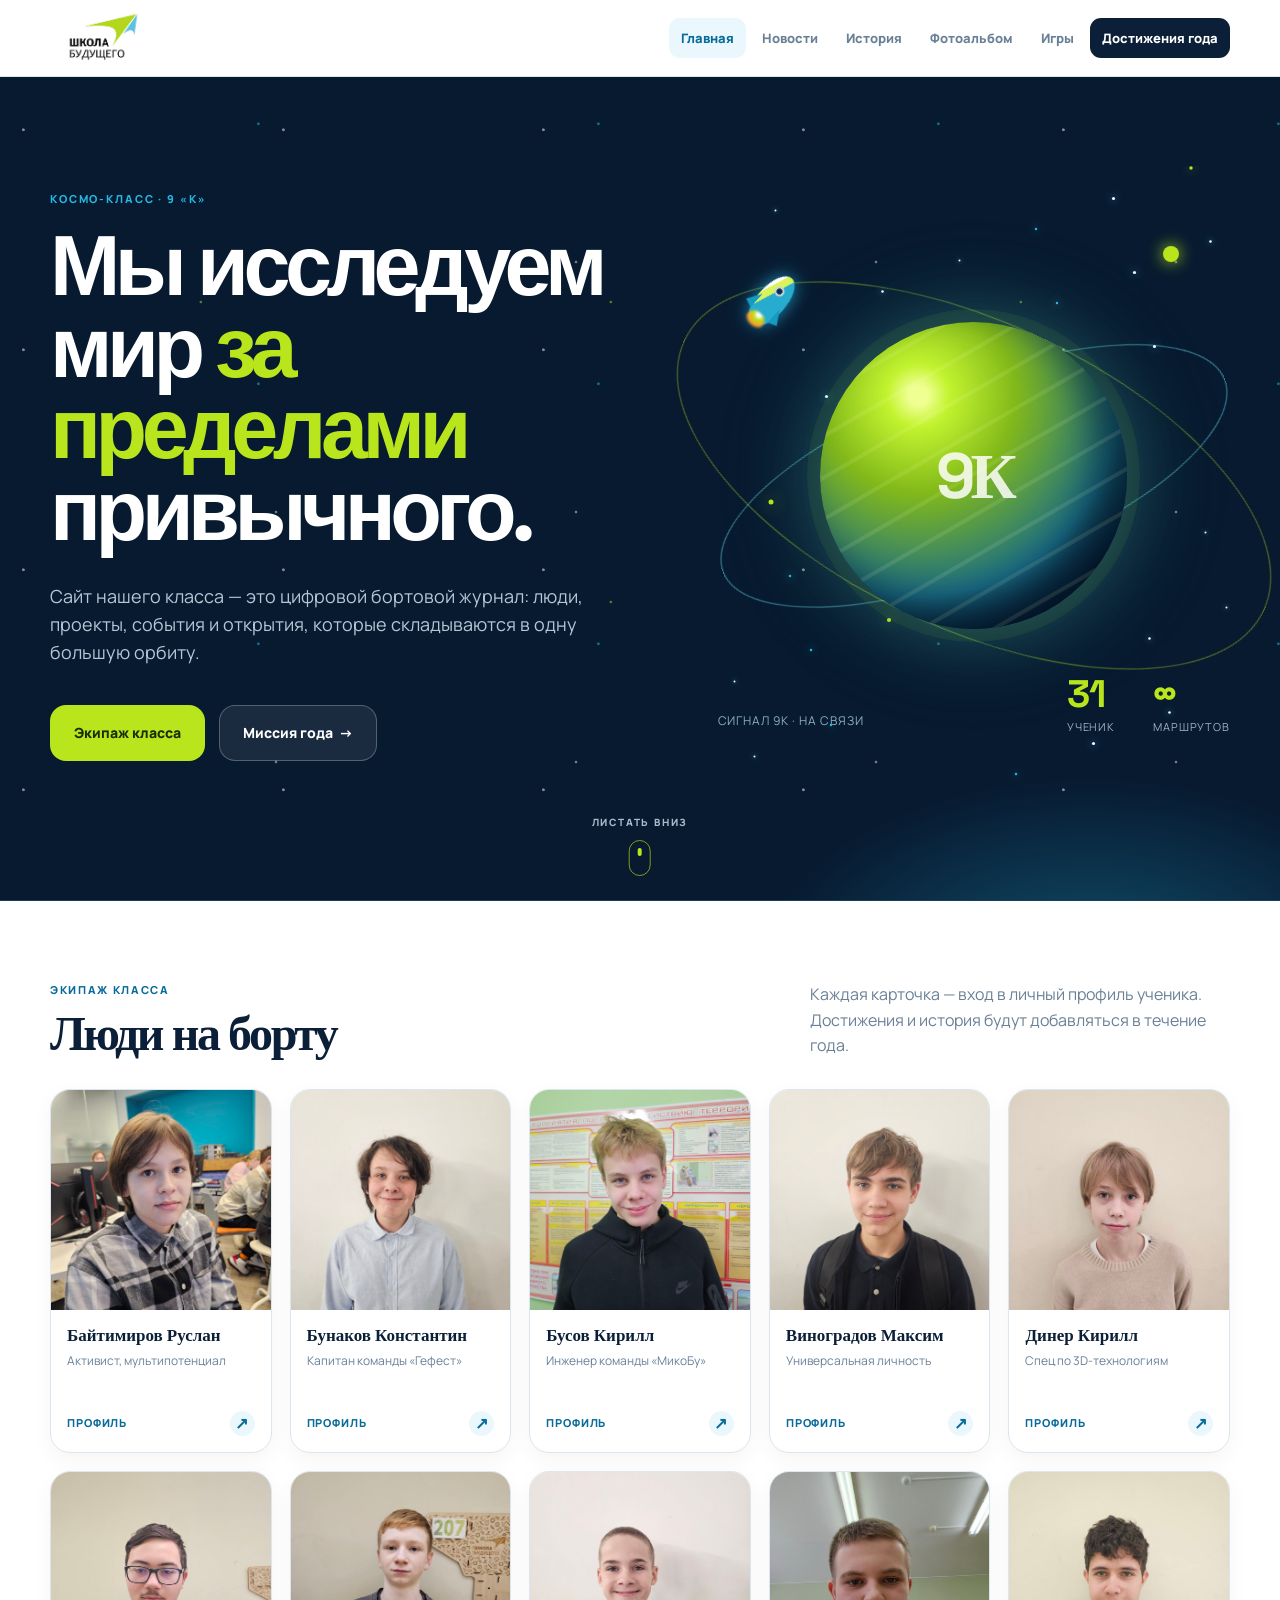
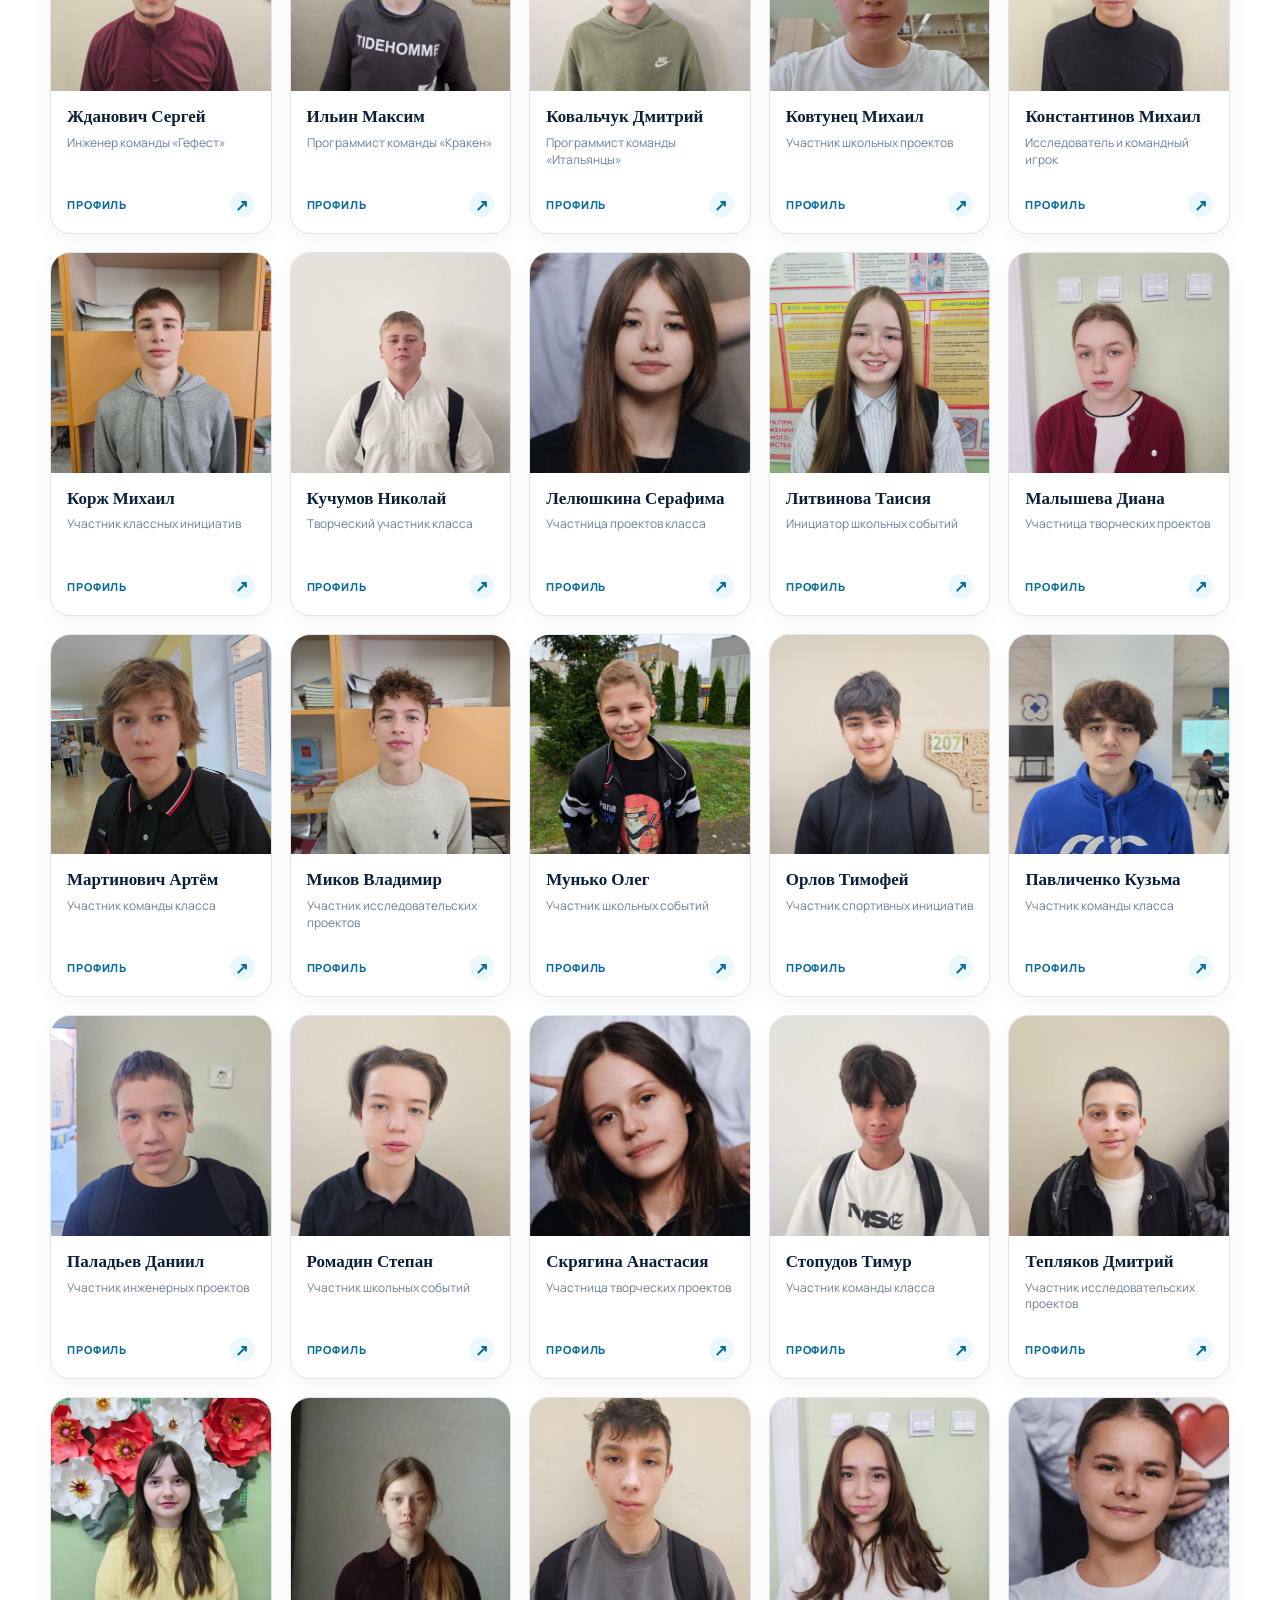
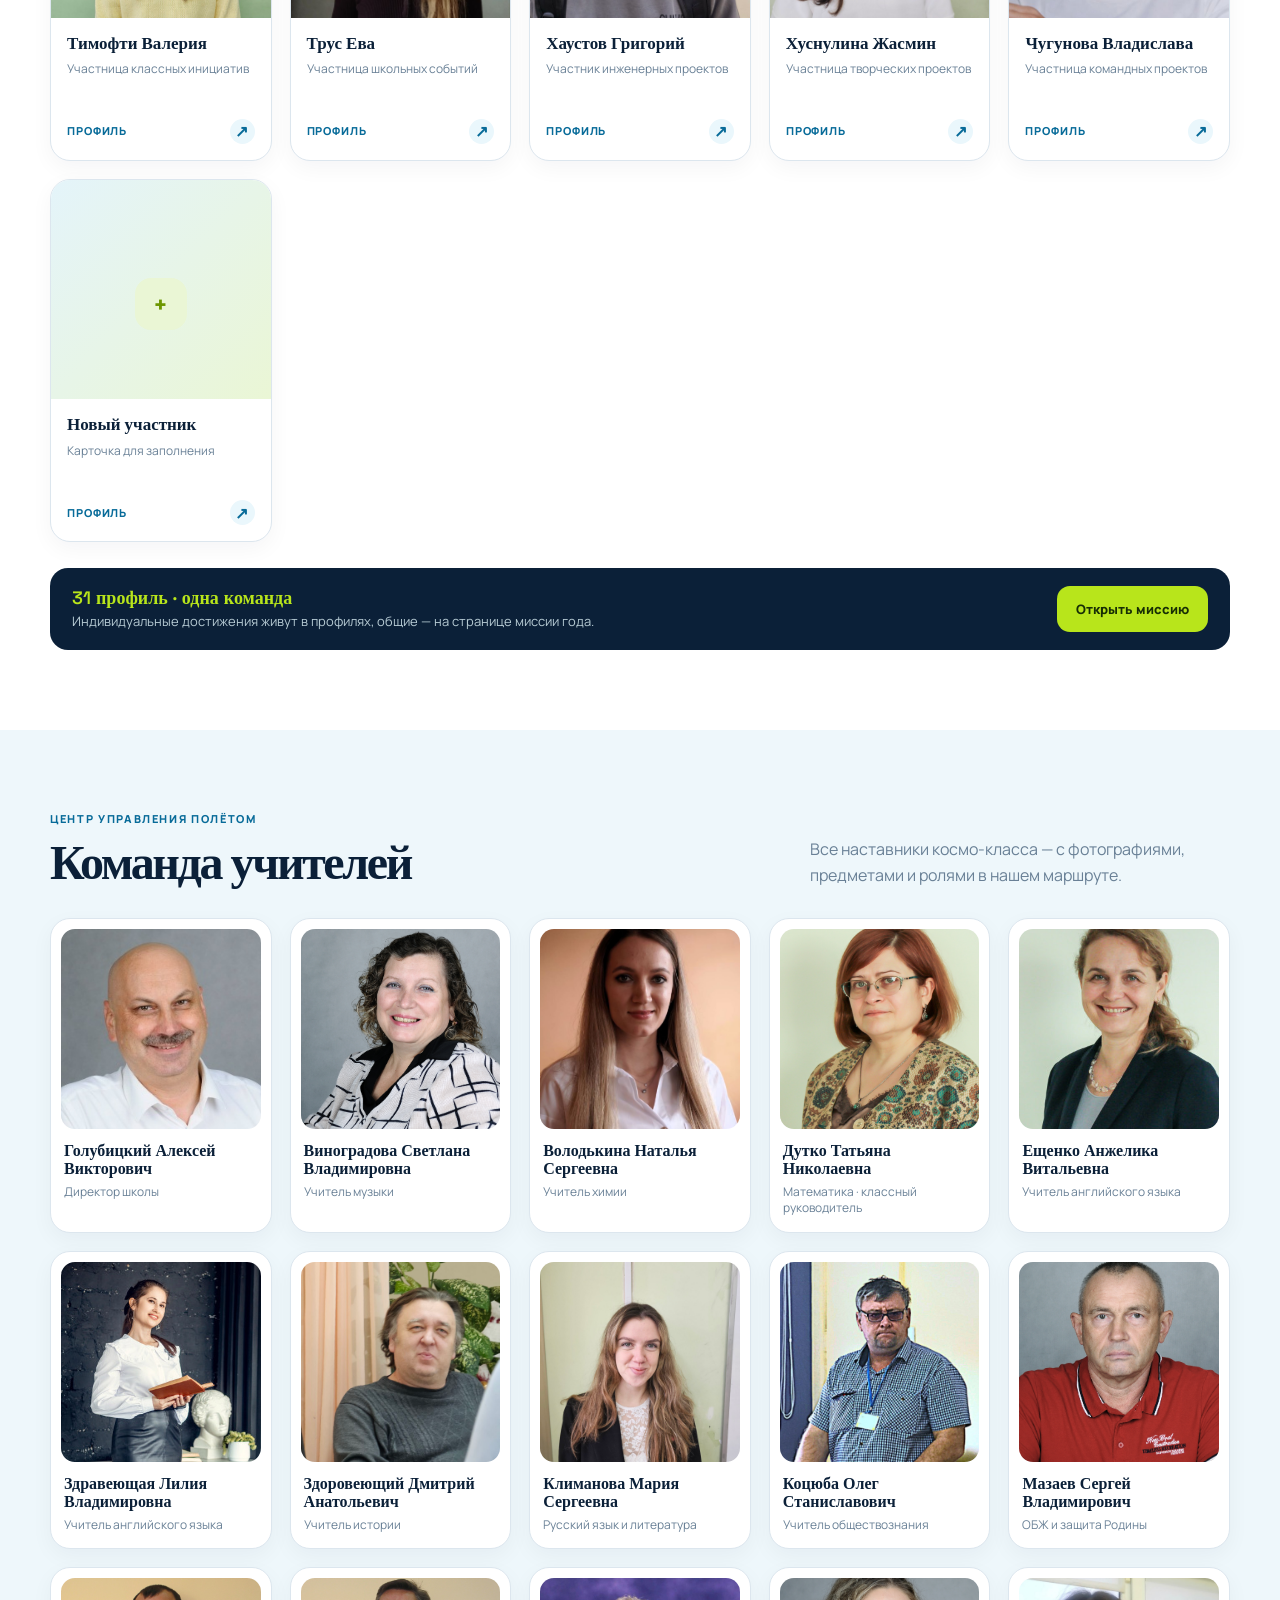
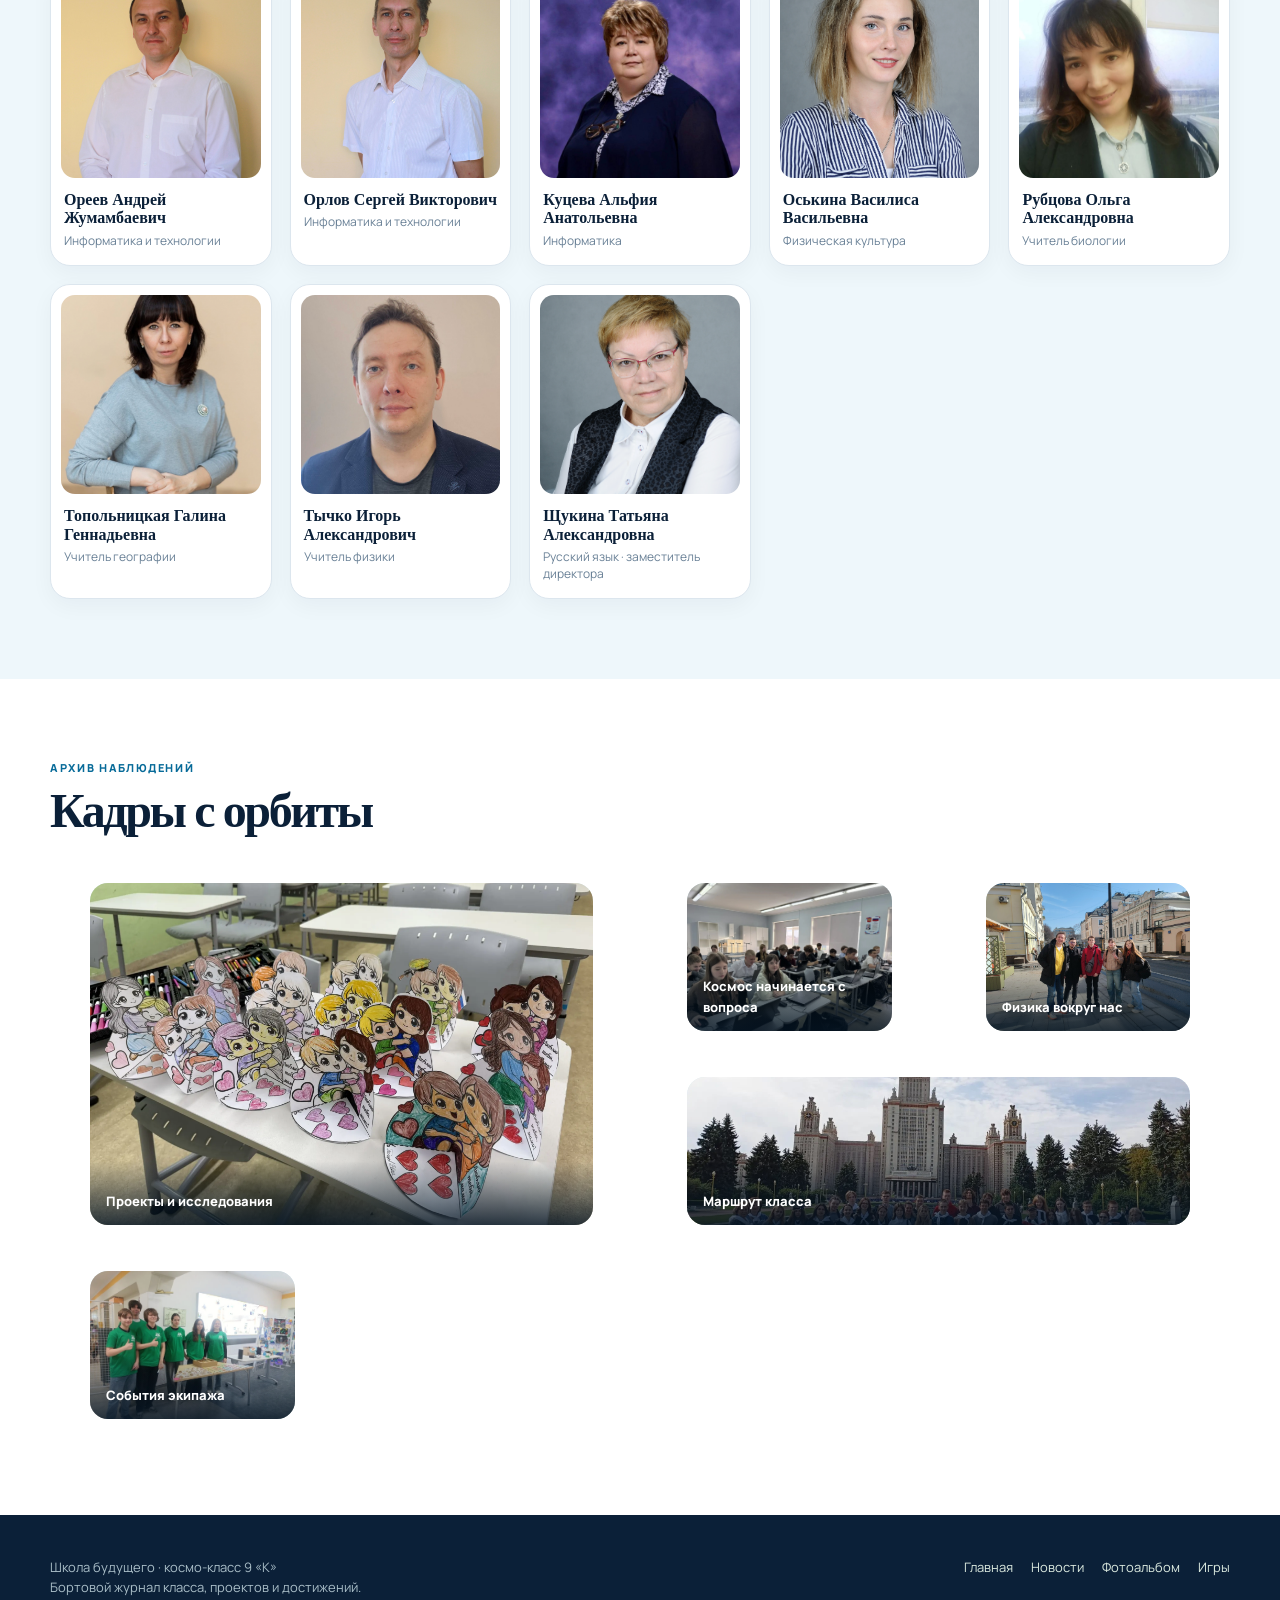
==== index.html @ a0b6dfbe "Create school of the future class website" ====
<!doctype html><html lang="ru"><head><meta charset="utf-8"><meta name="viewport" content="width=device-width,initial-scale=1"><meta name="description" content="Космо-класс 8 «К» школы будущего"><title>Космо-класс 8 «К»</title><link rel="stylesheet" href="style.css"></head><body>
<a class="skip-link" href="#main">К содержанию</a><header class="site-header"><div class="container nav-inner"><a class="brand" href="index.html" aria-label="На главную страницу"><img src="assets/logo_school.jpg" alt="Школа будущего"></a><nav class="nav-menu" aria-label="Основная навигация"><a class="active" href="index.html">Главная</a><a href="pages/news.html">Новости</a><a href="pages/histrory.html">История</a><a href="pages/photos.html">Фотоальбом</a><a href="pages/games.html">Игры</a><a class="nav-cta" href="pages/achievements.html">Достижения года</a></nav></div></header>
<main id="main"><section class="hero"><div class="container hero-grid"><div class="hero-copy"><p class="eyebrow">Космо-класс · 8 «К»</p><h1>Мы исследуем мир <span>за пределами</span> привычного.</h1><p class="lead">Сайт нашего класса — это цифровой бортовой журнал: люди, проекты, события и открытия, которые складываются в одну большую орбиту.</p><div class="hero-actions"><a class="button primary" href="#students">Экипаж класса</a><a class="button secondary" href="pages/achievements.html">Миссия года&nbsp; →</a></div></div><div class="orbit-stage" aria-label="Космическая иллюстрация класса"><span class="orbit one"></span><span class="orbit two"></span><span class="satellite"></span><div class="planet"></div><span class="cosmic-note">сигнал 8К · на связи</span><div class="hero-counters"><div><strong data-student-count>31</strong><span>ученик</span></div><div><strong>∞</strong><span>маршрутов</span></div></div></div></div></section>
<section class="section band" id="students"><div class="container"><div class="section-header"><div><p class="section-kicker">Экипаж класса</p><h2>Люди на борту</h2></div><p>Каждая карточка — вход в личный профиль ученика. Достижения и история будут добавляться в течение года.</p></div><div class="grid students-grid" data-students></div><div class="notice"><div><strong>31 профиль · одна команда</strong><p>Индивидуальные достижения живут в профилях, общие — на странице миссии года.</p></div><a class="button primary" href="pages/achievements.html">Открыть миссию</a></div></div></section>
<section class="section soft-blue" id="teachers"><div class="container"><div class="section-header"><div><p class="section-kicker">Центр управления полётом</p><h2>Команда учителей</h2></div><p>Все наставники космо-класса — с фотографиями, предметами и ролями в нашем маршруте.</p></div><div class="grid teachers-grid" data-teachers></div></div></section>
<section class="section band"><div class="container"><div class="section-header"><div><p class="section-kicker">Архив наблюдений</p><h2>Кадры с орбиты</h2></div><a class="button secondary" href="pages/photos.html">Весь фотоальбом&nbsp; →</a></div><div class="memory-grid"><figure class="memory-card"><img src="img/общая фотография всех работ_1.webp" alt="Общие работы класса" loading="lazy"><figcaption>Проекты и исследования</figcaption></figure><figure class="memory-card"><img src="img/космодиктант.jpg" alt="Космодиктант" loading="lazy"><figcaption>Космос начинается с вопроса</figcaption></figure><figure class="memory-card"><img src="img/физика.jpg" alt="Занятие по физике" loading="lazy"><figcaption>Физика вокруг нас</figcaption></figure><figure class="memory-card"><img src="img/москва_7к.jpg" alt="Поездка класса" loading="lazy"><figcaption>Маршрут класса</figcaption></figure><figure class="memory-card"><img src="img/ярмарка.jpg" alt="Школьная ярмарка" loading="lazy"><figcaption>События экипажа</figcaption></figure></div></div></section></main>
<footer class="site-footer"><div class="container footer-inner"><p>Школа будущего · космо-класс 8 «К»<br>Бортовой журнал класса, проектов и достижений.</p><nav class="footer-links"><a href="index.html">Главная</a><a href="pages/news.html">Новости</a><a href="pages/photos.html">Фотоальбом</a><a href="pages/games.html">Игры</a></nav></div></footer><script src="script.js"></script><script src="site-config.js"></script></body></html>
---- style.css ----
@import url('https://fonts.googleapis.com/css2?family=Manrope:wght@400;500;600;700;800&family=Space+Grotesk:wght@500;600;700&display=swap');

:root{--ink:#0b2038;--ink-2:#132f4b;--muted:#698096;--blue:#25b7e3;--blue-deep:#086b99;--lime:#b8e51b;--lime-deep:#6c9700;--paper:#f6f9fc;--line:#dce6ee;--white:#fff;--shadow:0 18px 45px rgba(11,32,56,.11);--radius:24px}
*{box-sizing:border-box}html{scroll-behavior:smooth}body{margin:0;background:var(--paper);color:var(--ink);font-family:Manrope,Arial,sans-serif;line-height:1.6}a{color:inherit}img{max-width:100%;display:block}.container{width:min(1180px,calc(100% - 40px));margin:0 auto}.skip-link{position:absolute;left:-9999px}.skip-link:focus{left:16px;top:16px;z-index:30;background:var(--ink);color:#fff;padding:10px 14px;border-radius:8px}

/* Navigation: the logo is the only mark on the left. */
.site-header{position:sticky;top:0;z-index:20;background:rgba(255,255,255,.94);backdrop-filter:blur(18px);border-bottom:1px solid var(--line)}.nav-inner{min-height:76px;display:flex;align-items:center;gap:24px}.brand{display:block;width:104px;height:62px;overflow:hidden;flex:0 0 104px;border-radius:14px;text-decoration:none;background:#fff}.brand img{width:104px;height:104px;max-width:none;object-fit:contain;transform:translateY(-21px);transition:transform .25s ease}.brand:hover img,.brand:focus-visible img{transform:translateY(-21px) scale(1.06)}.nav-menu{display:flex;align-items:center;justify-content:flex-end;gap:4px;flex:1}.nav-menu a{padding:10px 12px;text-decoration:none;border-radius:11px;color:var(--muted);font-size:13px;font-weight:800;transition:.2s ease}.nav-menu a:hover,.nav-menu a.active{background:#eaf7fc;color:var(--blue-deep)}.nav-menu a.nav-cta{background:var(--ink);color:#fff}.nav-menu a.nav-cta:hover{background:var(--blue-deep);color:#fff}

/* Cosmic hero — compact, dense and unmistakably space-themed. */
.hero{position:relative;overflow:hidden;background:#071a30;color:#fff;padding:58px 0 66px;border-bottom:1px solid #173f5c}.hero:before{content:'';position:absolute;inset:0;background-image:radial-gradient(circle at 9% 24%,rgba(255,255,255,.8) 0 1px,transparent 1.8px),radial-gradient(circle at 76% 18%,rgba(37,183,227,.8) 0 1px,transparent 1.8px),radial-gradient(circle at 49% 75%,rgba(184,229,27,.75) 0 1px,transparent 1.7px),radial-gradient(circle at 92% 74%,rgba(255,255,255,.7) 0 1px,transparent 1.7px);background-size:260px 220px,340px 260px,410px 300px,300px 250px;opacity:.62}.hero:after{content:'';position:absolute;width:700px;height:420px;right:-160px;bottom:-290px;background:radial-gradient(ellipse,rgba(37,183,227,.35),transparent 68%);pointer-events:none}.hero-grid{display:grid;grid-template-columns:1fr .9fr;gap:66px;align-items:center;position:relative;z-index:1}.hero-copy{max-width:650px}.eyebrow{color:var(--blue);font-size:11px;font-weight:800;text-transform:uppercase;letter-spacing:.17em;margin:0 0 18px}.hero h1,.page-title{font:700 clamp(43px,5.8vw,74px)/.97 'Space Grotesk',sans-serif;letter-spacing:-.065em;margin:0 0 22px;max-width:700px}.hero h1 span{color:var(--lime)}.lead{font-size:17px;color:#b2c8d6;max-width:560px;margin:0 0 29px}.hero-actions{display:flex;flex-wrap:wrap;gap:11px}.button{display:inline-flex;align-items:center;justify-content:center;min-height:46px;padding:0 18px;border-radius:13px;text-decoration:none;border:1px solid transparent;font-size:13px;font-weight:800;transition:transform .2s,box-shadow .2s,background .2s}.button:hover{transform:translateY(-2px);box-shadow:0 9px 22px rgba(4,21,40,.25)}.button.primary{background:var(--lime);color:#172e05}.button.secondary{border-color:rgba(255,255,255,.25);color:#fff;background:rgba(255,255,255,.08)}.button.secondary:hover{background:rgba(255,255,255,.16)}
.orbit-stage{position:relative;min-height:320px;display:grid;place-items:center}.planet{width:194px;height:194px;border-radius:50%;background:radial-gradient(circle at 33% 28%,#d8ff60 0 5%,#8fc410 24%,#2a6f86 60%,#0a2541 74%);box-shadow:0 0 0 13px rgba(184,229,27,.07),0 0 80px rgba(37,183,227,.36),inset -26px -20px 35px rgba(2,16,31,.5);position:relative;z-index:2}.planet:after{content:'8К';position:absolute;inset:0;display:grid;place-items:center;font:700 50px 'Space Grotesk';color:rgba(255,255,255,.84);letter-spacing:-.08em}.orbit{position:absolute;border:1px solid rgba(106,223,241,.56);border-radius:50%;transform:rotate(-21deg)}.orbit.one{width:340px;height:128px}.orbit.two{width:400px;height:190px;transform:rotate(25deg);border-color:rgba(184,229,27,.45)}.satellite{position:absolute;width:12px;height:12px;border-radius:50%;background:var(--lime);box-shadow:0 0 16px var(--lime);top:37px;right:48px}.cosmic-note{position:absolute;left:0;bottom:6px;color:#8faec0;font-size:11px;letter-spacing:.08em;text-transform:uppercase}.hero-counters{display:flex;gap:25px;position:absolute;right:0;bottom:0}.hero-counters strong{display:block;color:var(--lime);font:700 27px 'Space Grotesk'}.hero-counters span{display:block;color:#9bb4c1;font-size:10px;text-transform:uppercase;letter-spacing:.08em}

.section{padding:80px 0}.section.band{background:#fff}.section.soft-blue{background:#eef7fb}.section-header{display:flex;justify-content:space-between;gap:24px;align-items:end;margin-bottom:30px}.section-kicker{margin:0 0 10px;color:var(--blue-deep);font-size:11px;font-weight:800;letter-spacing:.15em;text-transform:uppercase}.section h2{font:600 clamp(30px,4vw,48px)/1.05 'Space Grotesk';letter-spacing:-.05em;margin:0}.section-header>p{max-width:420px;color:var(--muted);margin:0}.grid{display:grid;gap:18px}

/* Students: card itself is the interaction, no floating broken button. */
.students-grid{grid-template-columns:repeat(5,1fr)}.student-card,.teacher-card,.info-card{background:#fff;border:1px solid var(--line);border-radius:20px;overflow:hidden;box-shadow:0 7px 22px rgba(11,32,56,.045);transition:transform .25s ease,box-shadow .25s ease,border-color .25s ease}.student-card{display:flex;flex-direction:column;text-decoration:none;cursor:pointer}.student-card:hover,.student-card:focus-visible{transform:translateY(-7px);border-color:#9bd3e3;box-shadow:0 18px 33px rgba(11,32,56,.14)}.student-photo{aspect-ratio:1/1;background:linear-gradient(135deg,#e4f4fa,#eaf6d5);overflow:hidden}.student-photo img{width:100%;height:100%;object-fit:cover;transition:transform .45s ease}.student-card:hover .student-photo img{transform:scale(1.065)}.student-body{padding:16px;display:flex;flex-direction:column;flex:1;min-height:142px}.student-name{font:600 17px/1.15 'Space Grotesk';margin:0 0 8px}.student-role{font-size:12px;color:var(--muted);line-height:1.4}.student-action{display:flex;justify-content:space-between;align-items:center;margin-top:auto;padding-top:15px;color:var(--blue-deep);font-size:11px;font-weight:800;text-transform:uppercase;letter-spacing:.08em}.student-action b{display:grid;place-items:center;width:25px;height:25px;border-radius:50%;background:#eaf7fc;font-size:16px;line-height:1;transition:.2s}.student-card:hover .student-action b{background:var(--blue);color:#fff;transform:translate(2px,-2px)}.placeholder-mark{width:52px;height:52px;border-radius:16px;background:#eaf6d5;color:var(--lime-deep);display:grid;place-items:center;margin:0 auto;font:700 24px 'Space Grotesk'}
.notice{display:flex;align-items:center;justify-content:space-between;gap:20px;padding:18px 22px;border-radius:18px;background:var(--ink);color:#fff;margin-top:26px}.notice p{margin:0;color:#b7cbd4;font-size:13px}.notice strong{display:block;font:600 18px 'Space Grotesk';color:var(--lime);margin-bottom:2px}

/* Teachers: all original teacher portraits are rendered from data. */
.teachers-grid{grid-template-columns:repeat(5,1fr)}.teacher-card{padding:10px}.teacher-card:hover{transform:translateY(-6px);border-color:#b9d8e2;box-shadow:0 15px 30px rgba(11,32,56,.12)}.teacher-card img{width:100%;aspect-ratio:1/1;object-fit:cover;border-radius:14px}.teacher-card h3{font:600 16px/1.15 'Space Grotesk';margin:13px 3px 5px}.teacher-card p{color:var(--muted);font-size:12px;line-height:1.4;margin:0 3px 5px}

/* Photos and news. */
.page-hero{padding:64px 0 58px;background:#071a30;color:#fff;position:relative;overflow:hidden}.page-hero:after{content:'';position:absolute;right:8%;bottom:-140px;width:340px;height:340px;border:1px solid rgba(37,183,227,.3);border-radius:50%;box-shadow:0 0 0 34px rgba(184,229,27,.04),0 0 0 70px rgba(37,183,227,.04)}.page-hero .container{position:relative;z-index:1}.page-title{font-size:clamp(42px,5.5vw,64px);margin-bottom:14px}.page-intro{color:#b2c8d6;max-width:680px;font-size:17px;margin:0}.content-section{padding:62px 0}.news-list{display:grid;grid-template-columns:repeat(2,1fr);gap:22px}.news-card{background:#fff;border:1px solid var(--line);border-radius:22px;overflow:hidden;box-shadow:0 7px 22px rgba(11,32,56,.04)}.news-card img{width:100%;height:240px;object-fit:cover}.news-card-body{padding:23px}.tag{display:inline-block;color:var(--lime-deep);background:#eef8d9;border-radius:99px;padding:5px 10px;font-size:10px;font-weight:800;text-transform:uppercase;letter-spacing:.08em}.news-card h2{font:600 25px/1.1 'Space Grotesk';margin:14px 0 10px}.news-card p{color:var(--muted);margin:0}.memory-grid{display:grid;grid-template-columns:repeat(4,1fr);grid-auto-rows:180px;gap:14px}.memory-card{position:relative;overflow:hidden;border-radius:18px;background:#dbeef4}.memory-card:first-child{grid-column:span 2;grid-row:span 2}.memory-card:nth-child(4){grid-column:span 2}.memory-card img{width:100%;height:100%;object-fit:cover;transition:transform .45s}.memory-card:hover img{transform:scale(1.06)}.memory-card figcaption{position:absolute;left:0;right:0;bottom:0;padding:30px 16px 13px;color:#fff;font-size:13px;font-weight:800;background:linear-gradient(transparent,rgba(4,20,35,.82))}.placeholder{padding:58px 32px;text-align:center;border:1px dashed #a9c5d0;border-radius:24px;background:rgba(255,255,255,.68)}.placeholder h2{font:600 28px 'Space Grotesk';margin:0 0 8px}.placeholder p{max-width:500px;color:var(--muted);margin:0 auto}

.achievement-grid{grid-template-columns:repeat(3,1fr)}.achievement-card{background:var(--ink);border-radius:22px;color:#fff;padding:26px;min-height:210px}.achievement-card:nth-child(2){background:var(--blue-deep)}.achievement-card:nth-child(3){background:var(--lime);color:var(--ink)}.achievement-card strong{display:block;font:700 44px 'Space Grotesk';color:var(--lime);margin-bottom:24px}.achievement-card:nth-child(3) strong{color:var(--ink)}.achievement-card h2{font:600 22px 'Space Grotesk';margin:0 0 8px}.achievement-card p{margin:0;opacity:.76;font-size:14px}.timeline{max-width:850px;margin:0 auto}.timeline-item{display:grid;grid-template-columns:110px 1fr;gap:28px;padding:0 0 28px;border-bottom:1px solid var(--line);margin-bottom:28px}.timeline-item:last-child{border:0}.timeline-year{color:var(--blue-deep);font:700 18px 'Space Grotesk'}.timeline-item h2{font:600 24px 'Space Grotesk';margin:0 0 7px}.timeline-item p{margin:0;color:var(--muted)}
.student-profile{display:grid;grid-template-columns:300px 1fr;gap:46px;align-items:start}.profile-photo{border-radius:24px;overflow:hidden;background:#e4f4fa}.profile-photo img{width:100%;aspect-ratio:1/1;object-fit:cover}.profile-meta{display:flex;align-items:center;gap:12px;color:var(--muted);font-size:13px;margin-bottom:16px}.profile-content h2{font:600 38px/1.05 'Space Grotesk';margin:0 0 14px;letter-spacing:-.04em}.profile-content>p{color:var(--muted);font-size:17px;max-width:650px}.profile-cards{display:grid;grid-template-columns:repeat(2,1fr);gap:16px;margin-top:28px}.profile-cards .info-card{padding:20px}.info-card h3{font:600 19px 'Space Grotesk';margin:0 0 7px}.info-card p{color:var(--muted);font-size:14px;margin:0}.back-link{display:inline-flex;gap:8px;color:var(--blue-deep);font-weight:800;text-decoration:none;margin-bottom:22px}
.site-footer{background:var(--ink);color:#fff;padding:42px 0}.footer-inner{display:flex;justify-content:space-between;gap:30px;align-items:start}.site-footer p{color:#a9bdc7;font-size:13px;margin:0;max-width:360px}.footer-links{display:flex;gap:18px;flex-wrap:wrap}.footer-links a{color:#dbe9df;text-decoration:none;font-size:13px}.footer-links a:hover{color:var(--lime)}

@media(max-width:1050px){.students-grid{grid-template-columns:repeat(4,1fr)}.teachers-grid{grid-template-columns:repeat(4,1fr)}.hero-grid{gap:35px}.nav-inner{gap:14px}.nav-menu a{padding:10px 8px;font-size:12px}}
@media(max-width:720px){.container{width:min(100% - 28px,600px)}.site-header{position:relative}.nav-inner{align-items:center;padding:6px 0 10px;flex-wrap:wrap}.brand{width:90px;height:58px;flex-basis:90px}.brand img{width:98px;height:98px;transform:translateY(-20px)}.brand:hover img,.brand:focus-visible img{transform:translateY(-20px) scale(1.04)}.nav-menu{justify-content:flex-start;overflow-x:auto;width:100%;order:3;padding-bottom:2px}.nav-menu a{white-space:nowrap}.hero{padding:48px 0 54px}.hero-grid{grid-template-columns:1fr;gap:28px}.hero h1{font-size:48px}.orbit-stage{min-height:260px}.planet{width:154px;height:154px}.planet:after{font-size:40px}.orbit.one{width:275px;height:105px}.orbit.two{width:325px;height:155px}.cosmic-note{left:8px;bottom:0}.hero-counters{right:8px;bottom:0}.section,.content-section{padding:58px 0}.section-header{display:block}.section-header>p{margin-top:14px}.students-grid{grid-template-columns:repeat(2,1fr);gap:12px}.teachers-grid{grid-template-columns:repeat(2,1fr);gap:12px}.student-body{padding:14px 12px;min-height:142px}.student-name{font-size:15px}.news-list,.achievement-grid,.profile-cards{grid-template-columns:1fr}.memory-grid{grid-template-columns:repeat(2,1fr);grid-auto-rows:145px}.memory-card:first-child,.memory-card:nth-child(4){grid-column:span 2}.student-profile{grid-template-columns:1fr;gap:25px}.profile-photo{max-width:300px}.timeline-item{grid-template-columns:75px 1fr;gap:14px}.footer-inner{display:block}.footer-links{margin-top:22px}.notice{display:block}.notice .button{margin-top:16px}}
@media(prefers-reduced-motion:reduce){*,*:before,*:after{scroll-behavior:auto!important;transition:none!important;animation:none!important}}
.brand span{display:none}
.planet:after{content:var(--class-code,'9К')}

/* Full-viewport hero: the header stays compact while the first screen becomes the mission statement. */
.hero{min-height:100vh;height:100vh;padding:78px 0 104px;display:flex;align-items:center}.hero-grid{width:100%;min-height:calc(100vh - 182px);grid-template-columns:1.06fr .94fr;gap:clamp(45px,7vw,110px)}.hero-copy{max-width:760px}.hero h1{font-size:clamp(56px,6.6vw,104px);max-width:820px;margin-bottom:30px}.lead{font-size:clamp(18px,1.4vw,22px);line-height:1.55;max-width:640px;margin-bottom:38px}.hero-actions{gap:14px}.hero-actions .button{min-height:56px;padding:0 23px;font-size:14px;border-radius:16px}.orbit-stage{min-height:clamp(430px,52vw,620px)}.planet{width:clamp(230px,24vw,340px);height:clamp(230px,24vw,340px)}.planet:after{font-size:clamp(58px,5vw,82px)}.orbit.one{width:clamp(420px,42vw,620px);height:clamp(160px,15vw,220px)}.orbit.two{width:clamp(500px,50vw,740px);height:clamp(240px,24vw,350px)}.satellite{width:16px;height:16px;top:13%;right:10%}.cosmic-note{bottom:9%;font-size:12px}.hero-counters{bottom:8%;gap:38px}.hero-counters strong{font-size:clamp(32px,3vw,48px)}.hero-counters span{font-size:11px}.scroll-cue{position:absolute;z-index:3;left:50%;bottom:24px;transform:translateX(-50%);display:flex;flex-direction:column;align-items:center;gap:10px;color:#a4bdca;text-decoration:none;font-size:10px;font-weight:800;letter-spacing:.18em;text-transform:uppercase;transition:color .2s ease}.scroll-cue:hover{color:var(--lime)}.scroll-cue i{display:block;width:22px;height:36px;border:1px solid rgba(184,229,27,.65);border-radius:99px;position:relative}.scroll-cue i:after{content:'';position:absolute;width:4px;height:8px;left:50%;top:7px;transform:translateX(-50%);border-radius:4px;background:var(--lime);animation:scroll-drop 1.7s ease-in-out infinite}@keyframes scroll-drop{0%{opacity:0;transform:translate(-50%,0)}25%{opacity:1}75%{opacity:1}100%{opacity:0;transform:translate(-50%,14px)}}
@media(max-width:1050px) and (min-width:721px){.hero h1{font-size:clamp(52px,6vw,78px)}.orbit-stage{transform:scale(.85);transform-origin:center}.hero-grid{gap:15px}}
@media(max-width:720px){.hero{height:auto;min-height:calc(100svh - 130px);padding:50px 0 92px;display:block}.hero-grid{min-height:0;display:flex;flex-direction:column;gap:26px;align-items:stretch}.hero-copy{max-width:none}.hero h1{font-size:clamp(45px,13vw,66px);line-height:.95;margin-bottom:20px}.lead{font-size:16px;line-height:1.55;margin-bottom:26px}.hero-actions{display:grid;grid-template-columns:1fr 1fr;gap:9px}.hero-actions .button{min-height:50px;padding:0 10px;font-size:12px}.orbit-stage{min-height:310px;transform:none;margin-top:4px}.planet{width:170px;height:170px}.planet:after{font-size:45px}.orbit.one{width:310px;height:120px}.orbit.two{width:370px;height:180px}.satellite{top:17px;right:15%}.cosmic-note{left:2px;bottom:22px;font-size:9px}.hero-counters{right:2px;bottom:22px;gap:20px}.hero-counters strong{font-size:27px}.hero-counters span{font-size:9px}.scroll-cue{bottom:15px;font-size:9px;gap:7px}.scroll-cue i{height:28px;width:18px}.scroll-cue i:after{top:5px;width:3px;height:7px}}
@media(max-width:720px){.nav-menu{scrollbar-width:none}.nav-menu::-webkit-scrollbar{display:none}.hero{height:calc(100svh - 78px);min-height:620px;padding:32px 0 64px;overflow:hidden}.hero-grid{height:100%;gap:8px;justify-content:space-between}.hero h1{font-size:clamp(40px,11.7vw,53px);line-height:.94;margin-bottom:14px}.hero .eyebrow{font-size:10px;margin-bottom:12px}.lead{font-size:14px;line-height:1.45;margin-bottom:18px}.hero-actions .button{min-height:46px;font-size:11px}.orbit-stage{min-height:244px;margin-top:0;flex:0 0 244px}.planet{width:140px;height:140px}.planet:after{font-size:40px}.orbit.one{width:270px;height:104px}.orbit.two{width:325px;height:158px}.satellite{top:10px;right:14%}.cosmic-note{bottom:18px}.hero-counters{bottom:18px}.hero-counters strong{font-size:24px}.scroll-cue{bottom:8px}}
.hero-grid{width:min(1180px,calc(100% - 40px));margin-left:auto;margin-right:auto}

/* Motion layer and viewport correction: the hero fills the space below the real header. */
:root{--header-height:76px}.site-header{min-height:var(--header-height)}.hero{height:calc(100dvh - var(--header-height));min-height:calc(100dvh - var(--header-height));overflow:hidden}.hero-grid{height:100%;min-height:0}.orbit-stage{transform:translate3d(var(--scene-x,0px),var(--scene-y,0px),0);transition:transform .45s cubic-bezier(.22,.61,.36,1)}.star-field{position:absolute;inset:0;z-index:0;pointer-events:none;overflow:hidden}.star-field span{position:absolute;width:var(--star-size,3px);height:var(--star-size,3px);border-radius:50%;background:#e9fbff;box-shadow:0 0 8px rgba(125,228,255,.9);animation:star-pulse 3.6s ease-in-out infinite;transform:scale(var(--star-scale,1))}.star-field span:nth-child(4n){--star-size:2px;background:var(--blue)}.star-field span:nth-child(7n){--star-size:4px;background:var(--lime);box-shadow:0 0 13px rgba(184,229,27,.9)}@keyframes star-pulse{0%,100%{opacity:.18;transform:scale(calc(var(--star-scale,1) * .72))}45%{opacity:1;transform:scale(calc(var(--star-scale,1) * 1.35))}68%{opacity:.42;transform:scale(var(--star-scale,1))}}.orbit{transform-origin:50% 50%;will-change:transform}.orbit.one{animation:orbit-drift-one 18s ease-in-out infinite}.orbit.two{animation:orbit-drift-two 24s ease-in-out infinite}@keyframes orbit-drift-one{0%,100%{transform:rotate(-21deg) translate3d(0,0,0)}50%{transform:rotate(-15deg) translate3d(9px,-5px,0)}}@keyframes orbit-drift-two{0%,100%{transform:rotate(25deg) translate3d(0,0,0)}50%{transform:rotate(31deg) translate3d(-8px,7px,0)}}.planet{animation:planet-float 6s ease-in-out infinite;will-change:transform;background:radial-gradient(circle at 32% 24%,#efff91 0 3%,#c2f32f 10%,#82b91a 31%,#1a6e87 64%,#071e39 79%);box-shadow:0 0 0 13px rgba(184,229,27,.07),0 0 80px rgba(37,183,227,.36),0 0 125px rgba(184,229,27,.12),inset -28px -23px 38px rgba(1,15,30,.58);overflow:hidden}.planet:before{content:'';position:absolute;inset:-15%;border-radius:50%;background:repeating-linear-gradient(168deg,transparent 0 17px,rgba(238,255,170,.16) 18px 21px,transparent 22px 36px);mix-blend-mode:screen;opacity:.62;transform:rotate(-18deg)}@keyframes planet-float{0%,100%{transform:translateY(0) scale(1)}50%{transform:translateY(-10px) scale(1.018)}}.rocket{position:absolute;z-index:4;left:8%;top:17%;width:29px;height:58px;border-radius:52% 52% 42% 42%;background:linear-gradient(110deg,#fff 0 22%,#d9f45b 23% 38%,#27acd0 39% 100%);box-shadow:0 0 17px rgba(37,183,227,.75);transform:rotate(42deg);animation:rocket-flight 13s ease-in-out infinite;will-change:transform}.rocket:before{content:'';position:absolute;left:5px;bottom:-8px;width:19px;height:19px;border-radius:50% 50% 65% 65%;background:radial-gradient(circle at 50% 10%,#fff 0 12%,#b8e51b 25%,#ff9b29 58%,transparent 70%);filter:blur(1px)}.rocket-window{position:absolute;width:10px;height:10px;left:9px;top:13px;border-radius:50%;background:#092c4b;border:2px solid rgba(255,255,255,.8)}.rocket-fin{position:absolute;width:9px;height:18px;bottom:9px;background:#159bc3}.rocket-fin.left{left:-6px;clip-path:polygon(100% 0,100% 100%,0 80%)}.rocket-fin.right{right:-6px;clip-path:polygon(0 0,100% 80%,0 100%)}@keyframes rocket-flight{0%,100%{transform:translate3d(0,0,0) rotate(42deg);opacity:.72}40%{transform:translate3d(34px,-38px,0) rotate(46deg);opacity:1}72%{transform:translate3d(8px,-80px,0) rotate(38deg);opacity:.82}}
@media(max-width:720px){:root{--header-height:78px}.hero{height:auto;min-height:calc(100dvh - var(--header-height));padding-top:32px}.hero-grid{height:auto;min-height:calc(100dvh - var(--header-height) - 96px)}.orbit-stage{transform:none}.rocket{left:7%;top:12%;transform:scale(.78) rotate(42deg)}.star-field span{animation-duration:3.2s}}
@media(prefers-reduced-motion:reduce){.orbit-stage{transform:none!important}.star-field span,.orbit,.planet,.rocket{animation:none!important}.planet{transform:none!important}}
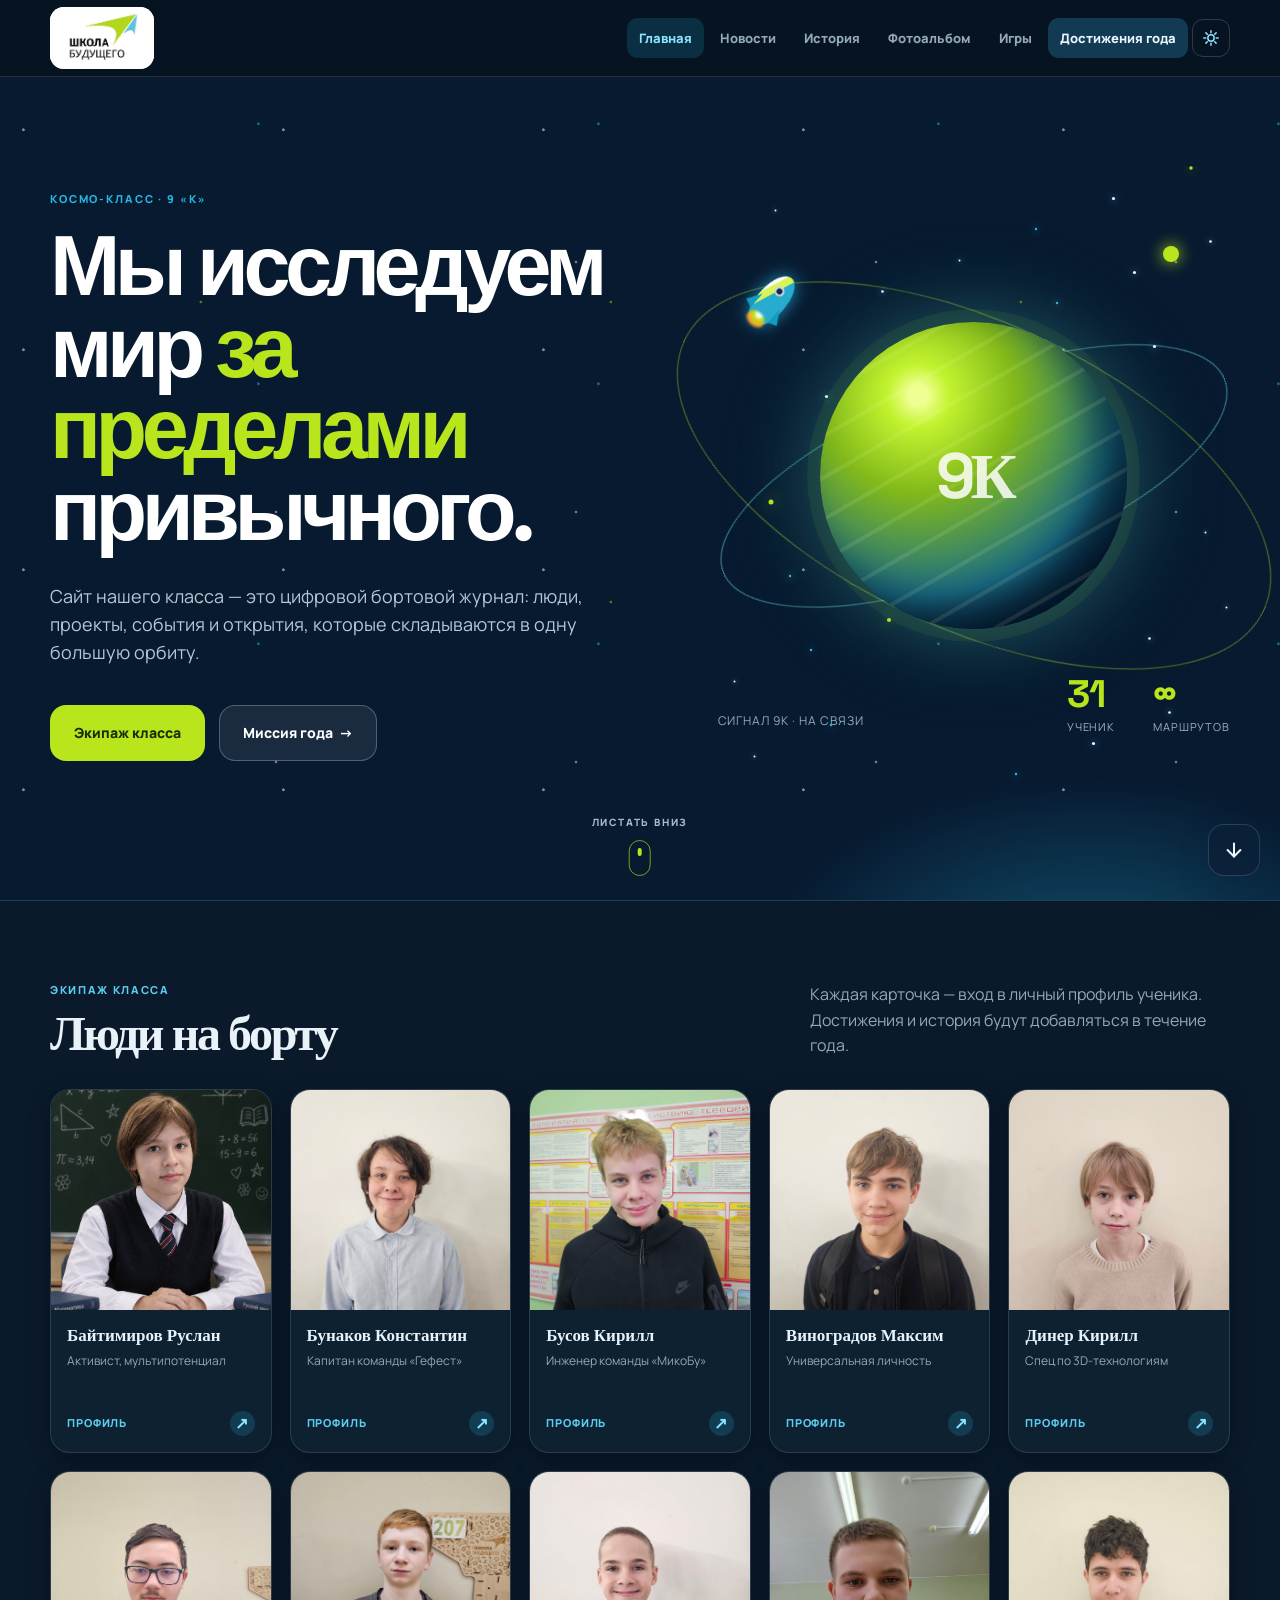
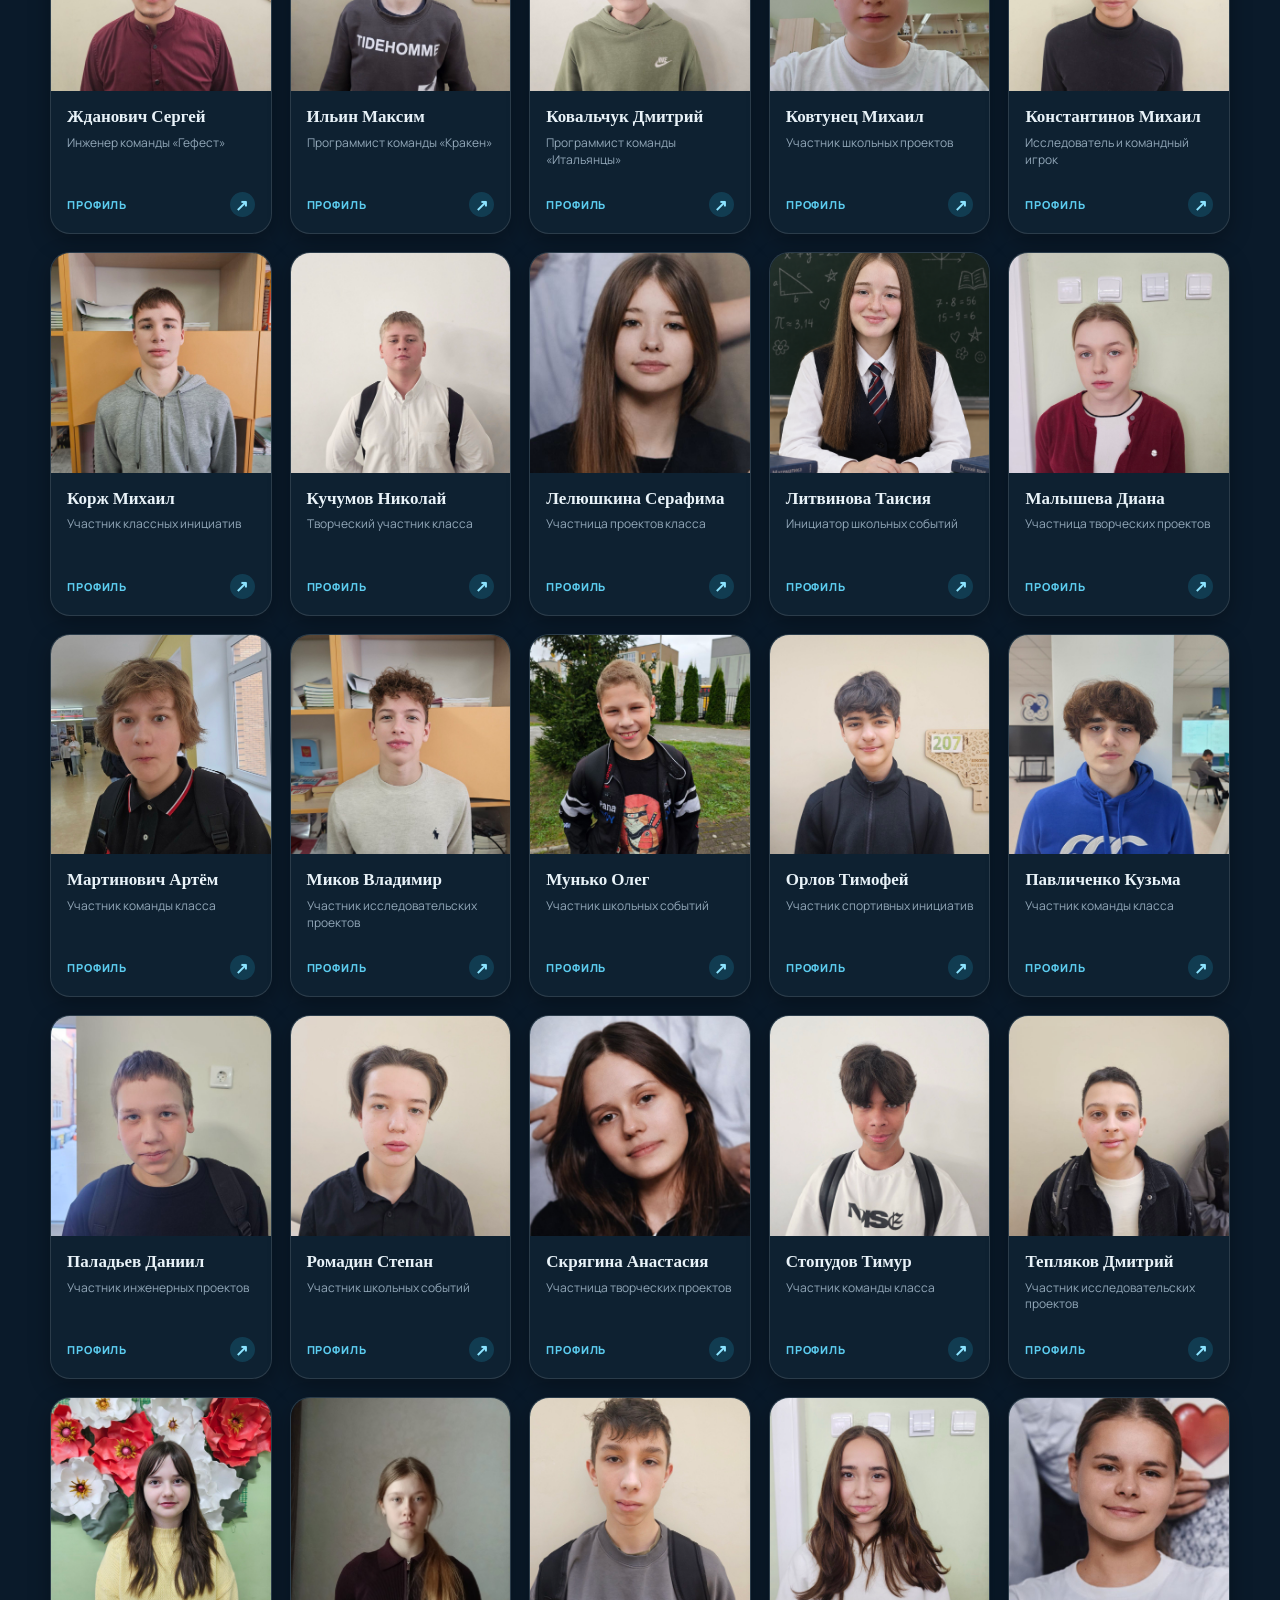
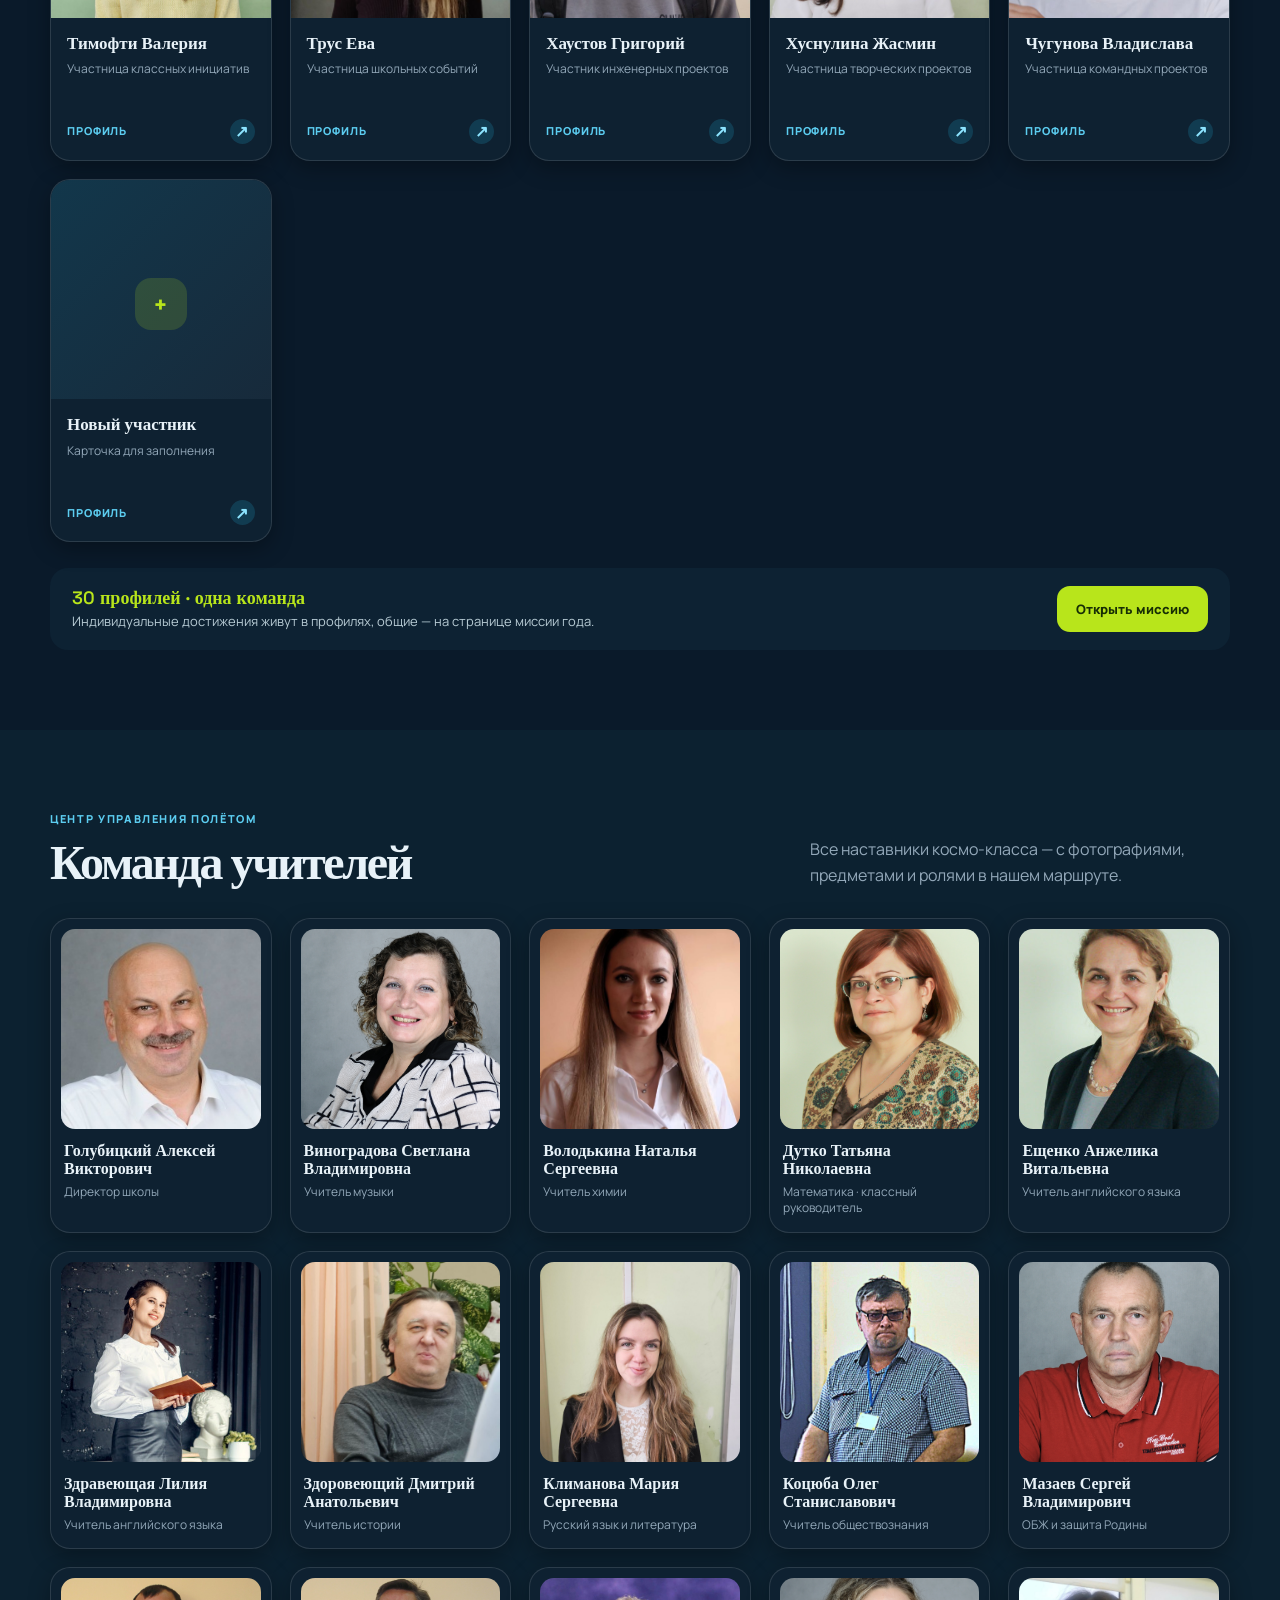
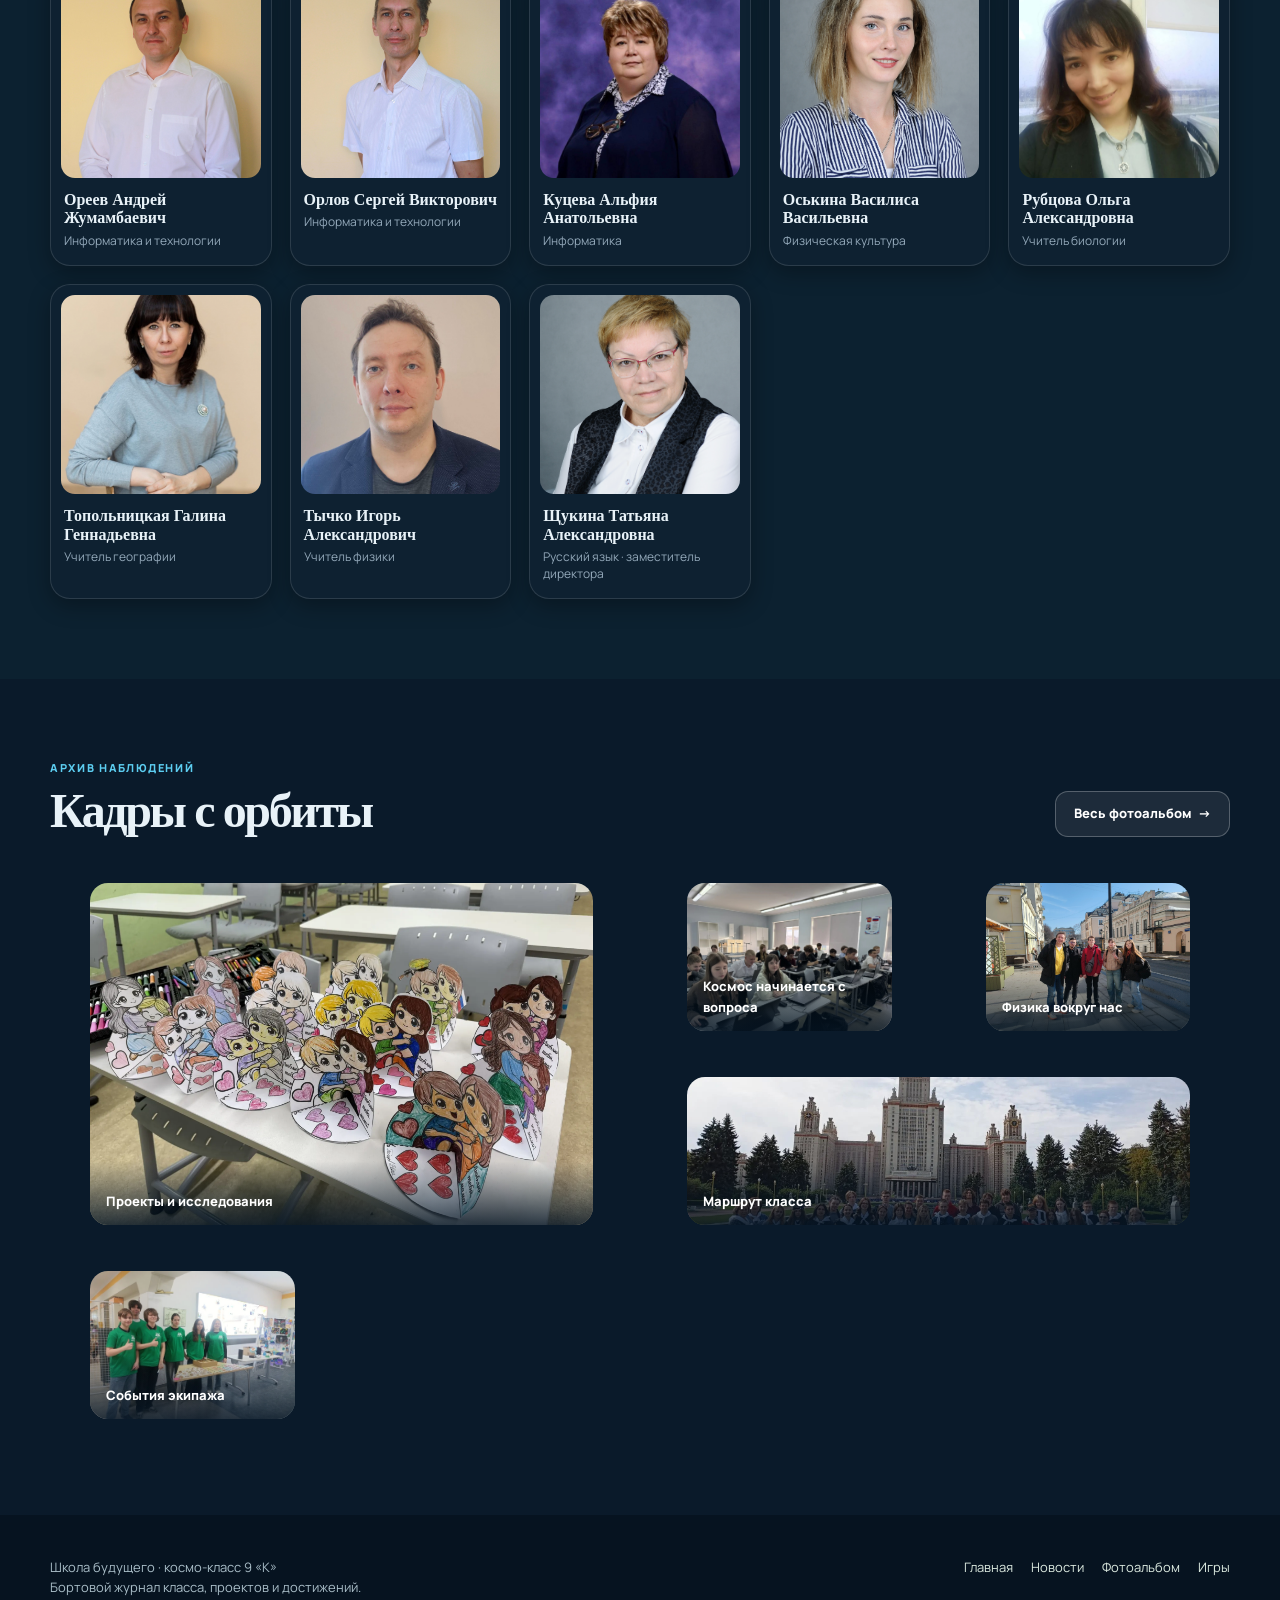
==== commit 5ab8267e: "Add dark theme for every page with a header toggle Dark palette lives in style.css under [data-theme" ====
--- a/index.html
+++ b/index.html
@@ -1,7 +1,7 @@
-<!doctype html><html lang="ru"><head><meta charset="utf-8"><meta name="viewport" content="width=device-width,initial-scale=1"><meta name="description" content="Космо-класс 8 «К» школы будущего"><title>Космо-класс 8 «К»</title><link rel="stylesheet" href="style.css"></head><body>
+<!doctype html><html lang="ru"><head><meta charset="utf-8"><meta name="viewport" content="width=device-width,initial-scale=1"><meta name="description" content="Космо-класс 8 «К» школы будущего"><title>Космо-класс 8 «К»</title><script src="theme.js"></script><link rel="stylesheet" href="style.css"></head><body>
 <a class="skip-link" href="#main">К содержанию</a><header class="site-header"><div class="container nav-inner"><a class="brand" href="index.html" aria-label="На главную страницу"><img src="assets/logo_school.jpg" alt="Школа будущего"></a><nav class="nav-menu" aria-label="Основная навигация"><a class="active" href="index.html">Главная</a><a href="pages/news.html">Новости</a><a href="pages/histrory.html">История</a><a href="pages/photos.html">Фотоальбом</a><a href="pages/games.html">Игры</a><a class="nav-cta" href="pages/achievements.html">Достижения года</a></nav></div></header>
-<main id="main"><section class="hero"><div class="container hero-grid"><div class="hero-copy"><p class="eyebrow">Космо-класс · 8 «К»</p><h1>Мы исследуем мир <span>за пределами</span> привычного.</h1><p class="lead">Сайт нашего класса — это цифровой бортовой журнал: люди, проекты, события и открытия, которые складываются в одну большую орбиту.</p><div class="hero-actions"><a class="button primary" href="#students">Экипаж класса</a><a class="button secondary" href="pages/achievements.html">Миссия года&nbsp; →</a></div></div><div class="orbit-stage" aria-label="Космическая иллюстрация класса"><span class="orbit one"></span><span class="orbit two"></span><span class="satellite"></span><div class="planet"></div><span class="cosmic-note">сигнал 8К · на связи</span><div class="hero-counters"><div><strong data-student-count>31</strong><span>ученик</span></div><div><strong>∞</strong><span>маршрутов</span></div></div></div></div></section>
-<section class="section band" id="students"><div class="container"><div class="section-header"><div><p class="section-kicker">Экипаж класса</p><h2>Люди на борту</h2></div><p>Каждая карточка — вход в личный профиль ученика. Достижения и история будут добавляться в течение года.</p></div><div class="grid students-grid" data-students></div><div class="notice"><div><strong>31 профиль · одна команда</strong><p>Индивидуальные достижения живут в профилях, общие — на странице миссии года.</p></div><a class="button primary" href="pages/achievements.html">Открыть миссию</a></div></div></section>
+<main id="main"><section class="hero"><div class="container hero-grid"><div class="hero-copy"><p class="eyebrow">Космо-класс · 8 «К»</p><h1>Мы исследуем мир <span>за пределами</span> привычного.</h1><p class="lead">Сайт нашего класса — это цифровой бортовой журнал: люди, проекты, события и открытия, которые складываются в одну большую орбиту.</p><div class="hero-actions"><a class="button primary" href="#students">Экипаж класса</a><a class="button secondary" href="pages/achievements.html">Миссия года&nbsp; →</a></div></div><div class="orbit-stage" aria-label="Космическая иллюстрация класса"><span class="orbit one"></span><span class="orbit two"></span><span class="satellite"></span><div class="planet"></div><span class="cosmic-note">сигнал 8К · на связи</span><div class="hero-counters"><div><strong data-student-count>30</strong><span>ученик</span></div><div><strong>∞</strong><span>маршрутов</span></div></div></div></div></section>
+<section class="section band" id="students"><div class="container"><div class="section-header"><div><p class="section-kicker">Экипаж класса</p><h2>Люди на борту</h2></div><p>Каждая карточка — вход в личный профиль ученика. Достижения и история будут добавляться в течение года.</p></div><div class="grid students-grid" data-students></div><div class="notice"><div><strong>30 профилей · одна команда</strong><p>Индивидуальные достижения живут в профилях, общие — на странице миссии года.</p></div><a class="button primary" href="pages/achievements.html">Открыть миссию</a></div></div></section>
 <section class="section soft-blue" id="teachers"><div class="container"><div class="section-header"><div><p class="section-kicker">Центр управления полётом</p><h2>Команда учителей</h2></div><p>Все наставники космо-класса — с фотографиями, предметами и ролями в нашем маршруте.</p></div><div class="grid teachers-grid" data-teachers></div></div></section>
 <section class="section band"><div class="container"><div class="section-header"><div><p class="section-kicker">Архив наблюдений</p><h2>Кадры с орбиты</h2></div><a class="button secondary" href="pages/photos.html">Весь фотоальбом&nbsp; →</a></div><div class="memory-grid"><figure class="memory-card"><img src="img/общая фотография всех работ_1.webp" alt="Общие работы класса" loading="lazy"><figcaption>Проекты и исследования</figcaption></figure><figure class="memory-card"><img src="img/космодиктант.jpg" alt="Космодиктант" loading="lazy"><figcaption>Космос начинается с вопроса</figcaption></figure><figure class="memory-card"><img src="img/физика.jpg" alt="Занятие по физике" loading="lazy"><figcaption>Физика вокруг нас</figcaption></figure><figure class="memory-card"><img src="img/москва_7к.jpg" alt="Поездка класса" loading="lazy"><figcaption>Маршрут класса</figcaption></figure><figure class="memory-card"><img src="img/ярмарка.jpg" alt="Школьная ярмарка" loading="lazy"><figcaption>События экипажа</figcaption></figure></div></div></section></main>
 <footer class="site-footer"><div class="container footer-inner"><p>Школа будущего · космо-класс 8 «К»<br>Бортовой журнал класса, проектов и достижений.</p><nav class="footer-links"><a href="index.html">Главная</a><a href="pages/news.html">Новости</a><a href="pages/photos.html">Фотоальбом</a><a href="pages/games.html">Игры</a></nav></div></footer><script src="script.js"></script><script src="site-config.js"></script></body></html>
--- a/style.css
+++ b/style.css
@@ -10,7 +10,7 @@
 .hero{position:relative;overflow:hidden;background:#071a30;color:#fff;padding:58px 0 66px;border-bottom:1px solid #173f5c}.hero:before{content:'';position:absolute;inset:0;background-image:radial-gradient(circle at 9% 24%,rgba(255,255,255,.8) 0 1px,transparent 1.8px),radial-gradient(circle at 76% 18%,rgba(37,183,227,.8) 0 1px,transparent 1.8px),radial-gradient(circle at 49% 75%,rgba(184,229,27,.75) 0 1px,transparent 1.7px),radial-gradient(circle at 92% 74%,rgba(255,255,255,.7) 0 1px,transparent 1.7px);background-size:260px 220px,340px 260px,410px 300px,300px 250px;opacity:.62}.hero:after{content:'';position:absolute;width:700px;height:420px;right:-160px;bottom:-290px;background:radial-gradient(ellipse,rgba(37,183,227,.35),transparent 68%);pointer-events:none}.hero-grid{display:grid;grid-template-columns:1fr .9fr;gap:66px;align-items:center;position:relative;z-index:1}.hero-copy{max-width:650px}.eyebrow{color:var(--blue);font-size:11px;font-weight:800;text-transform:uppercase;letter-spacing:.17em;margin:0 0 18px}.hero h1,.page-title{font:700 clamp(43px,5.8vw,74px)/.97 'Space Grotesk',sans-serif;letter-spacing:-.065em;margin:0 0 22px;max-width:700px}.hero h1 span{color:var(--lime)}.lead{font-size:17px;color:#b2c8d6;max-width:560px;margin:0 0 29px}.hero-actions{display:flex;flex-wrap:wrap;gap:11px}.button{display:inline-flex;align-items:center;justify-content:center;min-height:46px;padding:0 18px;border-radius:13px;text-decoration:none;border:1px solid transparent;font-size:13px;font-weight:800;transition:transform .2s,box-shadow .2s,background .2s}.button:hover{transform:translateY(-2px);box-shadow:0 9px 22px rgba(4,21,40,.25)}.button.primary{background:var(--lime);color:#172e05}.button.secondary{border-color:rgba(255,255,255,.25);color:#fff;background:rgba(255,255,255,.08)}.button.secondary:hover{background:rgba(255,255,255,.16)}
 .orbit-stage{position:relative;min-height:320px;display:grid;place-items:center}.planet{width:194px;height:194px;border-radius:50%;background:radial-gradient(circle at 33% 28%,#d8ff60 0 5%,#8fc410 24%,#2a6f86 60%,#0a2541 74%);box-shadow:0 0 0 13px rgba(184,229,27,.07),0 0 80px rgba(37,183,227,.36),inset -26px -20px 35px rgba(2,16,31,.5);position:relative;z-index:2}.planet:after{content:'8К';position:absolute;inset:0;display:grid;place-items:center;font:700 50px 'Space Grotesk';color:rgba(255,255,255,.84);letter-spacing:-.08em}.orbit{position:absolute;border:1px solid rgba(106,223,241,.56);border-radius:50%;transform:rotate(-21deg)}.orbit.one{width:340px;height:128px}.orbit.two{width:400px;height:190px;transform:rotate(25deg);border-color:rgba(184,229,27,.45)}.satellite{position:absolute;width:12px;height:12px;border-radius:50%;background:var(--lime);box-shadow:0 0 16px var(--lime);top:37px;right:48px}.cosmic-note{position:absolute;left:0;bottom:6px;color:#8faec0;font-size:11px;letter-spacing:.08em;text-transform:uppercase}.hero-counters{display:flex;gap:25px;position:absolute;right:0;bottom:0}.hero-counters strong{display:block;color:var(--lime);font:700 27px 'Space Grotesk'}.hero-counters span{display:block;color:#9bb4c1;font-size:10px;text-transform:uppercase;letter-spacing:.08em}
 
-.section{padding:80px 0}.section.band{background:#fff}.section.soft-blue{background:#eef7fb}.section-header{display:flex;justify-content:space-between;gap:24px;align-items:end;margin-bottom:30px}.section-kicker{margin:0 0 10px;color:var(--blue-deep);font-size:11px;font-weight:800;letter-spacing:.15em;text-transform:uppercase}.section h2{font:600 clamp(30px,4vw,48px)/1.05 'Space Grotesk';letter-spacing:-.05em;margin:0}.section-header>p{max-width:420px;color:var(--muted);margin:0}.grid{display:grid;gap:18px}
+.section{padding:80px 0}.section.band,.content-section.band{background:#fff}.section.soft-blue{background:#eef7fb}.section-header{display:flex;justify-content:space-between;gap:24px;align-items:end;margin-bottom:30px}.section-kicker{margin:0 0 10px;color:var(--blue-deep);font-size:11px;font-weight:800;letter-spacing:.15em;text-transform:uppercase}.section h2,.content-section .section-header h2{font:600 clamp(30px,4vw,48px)/1.05 'Space Grotesk';letter-spacing:-.05em;margin:0}.section-header>p{max-width:420px;color:var(--muted);margin:0}.grid{display:grid;gap:18px}
 
 /* Students: card itself is the interaction, no floating broken button. */
 .students-grid{grid-template-columns:repeat(5,1fr)}.student-card,.teacher-card,.info-card{background:#fff;border:1px solid var(--line);border-radius:20px;overflow:hidden;box-shadow:0 7px 22px rgba(11,32,56,.045);transition:transform .25s ease,box-shadow .25s ease,border-color .25s ease}.student-card{display:flex;flex-direction:column;text-decoration:none;cursor:pointer}.student-card:hover,.student-card:focus-visible{transform:translateY(-7px);border-color:#9bd3e3;box-shadow:0 18px 33px rgba(11,32,56,.14)}.student-photo{aspect-ratio:1/1;background:linear-gradient(135deg,#e4f4fa,#eaf6d5);overflow:hidden}.student-photo img{width:100%;height:100%;object-fit:cover;transition:transform .45s ease}.student-card:hover .student-photo img{transform:scale(1.065)}.student-body{padding:16px;display:flex;flex-direction:column;flex:1;min-height:142px}.student-name{font:600 17px/1.15 'Space Grotesk';margin:0 0 8px}.student-role{font-size:12px;color:var(--muted);line-height:1.4}.student-action{display:flex;justify-content:space-between;align-items:center;margin-top:auto;padding-top:15px;color:var(--blue-deep);font-size:11px;font-weight:800;text-transform:uppercase;letter-spacing:.08em}.student-action b{display:grid;place-items:center;width:25px;height:25px;border-radius:50%;background:#eaf7fc;font-size:16px;line-height:1;transition:.2s}.student-card:hover .student-action b{background:var(--blue);color:#fff;transform:translate(2px,-2px)}.placeholder-mark{width:52px;height:52px;border-radius:16px;background:#eaf6d5;color:var(--lime-deep);display:grid;place-items:center;margin:0 auto;font:700 24px 'Space Grotesk'}
@@ -43,3 +43,121 @@
 :root{--header-height:76px}.site-header{min-height:var(--header-height)}.hero{height:calc(100dvh - var(--header-height));min-height:calc(100dvh - var(--header-height));overflow:hidden}.hero-grid{height:100%;min-height:0}.orbit-stage{transform:translate3d(var(--scene-x,0px),var(--scene-y,0px),0);transition:transform .45s cubic-bezier(.22,.61,.36,1)}.star-field{position:absolute;inset:0;z-index:0;pointer-events:none;overflow:hidden}.star-field span{position:absolute;width:var(--star-size,3px);height:var(--star-size,3px);border-radius:50%;background:#e9fbff;box-shadow:0 0 8px rgba(125,228,255,.9);animation:star-pulse 3.6s ease-in-out infinite;transform:scale(var(--star-scale,1))}.star-field span:nth-child(4n){--star-size:2px;background:var(--blue)}.star-field span:nth-child(7n){--star-size:4px;background:var(--lime);box-shadow:0 0 13px rgba(184,229,27,.9)}@keyframes star-pulse{0%,100%{opacity:.18;transform:scale(calc(var(--star-scale,1) * .72))}45%{opacity:1;transform:scale(calc(var(--star-scale,1) * 1.35))}68%{opacity:.42;transform:scale(var(--star-scale,1))}}.orbit{transform-origin:50% 50%;will-change:transform}.orbit.one{animation:orbit-drift-one 18s ease-in-out infinite}.orbit.two{animation:orbit-drift-two 24s ease-in-out infinite}@keyframes orbit-drift-one{0%,100%{transform:rotate(-21deg) translate3d(0,0,0)}50%{transform:rotate(-15deg) translate3d(9px,-5px,0)}}@keyframes orbit-drift-two{0%,100%{transform:rotate(25deg) translate3d(0,0,0)}50%{transform:rotate(31deg) translate3d(-8px,7px,0)}}.planet{animation:planet-float 6s ease-in-out infinite;will-change:transform;background:radial-gradient(circle at 32% 24%,#efff91 0 3%,#c2f32f 10%,#82b91a 31%,#1a6e87 64%,#071e39 79%);box-shadow:0 0 0 13px rgba(184,229,27,.07),0 0 80px rgba(37,183,227,.36),0 0 125px rgba(184,229,27,.12),inset -28px -23px 38px rgba(1,15,30,.58);overflow:hidden}.planet:before{content:'';position:absolute;inset:-15%;border-radius:50%;background:repeating-linear-gradient(168deg,transparent 0 17px,rgba(238,255,170,.16) 18px 21px,transparent 22px 36px);mix-blend-mode:screen;opacity:.62;transform:rotate(-18deg)}@keyframes planet-float{0%,100%{transform:translateY(0) scale(1)}50%{transform:translateY(-10px) scale(1.018)}}.rocket{position:absolute;z-index:4;left:8%;top:17%;width:29px;height:58px;border-radius:52% 52% 42% 42%;background:linear-gradient(110deg,#fff 0 22%,#d9f45b 23% 38%,#27acd0 39% 100%);box-shadow:0 0 17px rgba(37,183,227,.75);transform:rotate(42deg);animation:rocket-flight 13s ease-in-out infinite;will-change:transform}.rocket:before{content:'';position:absolute;left:5px;bottom:-8px;width:19px;height:19px;border-radius:50% 50% 65% 65%;background:radial-gradient(circle at 50% 10%,#fff 0 12%,#b8e51b 25%,#ff9b29 58%,transparent 70%);filter:blur(1px)}.rocket-window{position:absolute;width:10px;height:10px;left:9px;top:13px;border-radius:50%;background:#092c4b;border:2px solid rgba(255,255,255,.8)}.rocket-fin{position:absolute;width:9px;height:18px;bottom:9px;background:#159bc3}.rocket-fin.left{left:-6px;clip-path:polygon(100% 0,100% 100%,0 80%)}.rocket-fin.right{right:-6px;clip-path:polygon(0 0,100% 80%,0 100%)}@keyframes rocket-flight{0%,100%{transform:translate3d(0,0,0) rotate(42deg);opacity:.72}40%{transform:translate3d(34px,-38px,0) rotate(46deg);opacity:1}72%{transform:translate3d(8px,-80px,0) rotate(38deg);opacity:.82}}
 @media(max-width:720px){:root{--header-height:78px}.hero{height:auto;min-height:calc(100dvh - var(--header-height));padding-top:32px}.hero-grid{height:auto;min-height:calc(100dvh - var(--header-height) - 96px)}.orbit-stage{transform:none}.rocket{left:7%;top:12%;transform:scale(.78) rotate(42deg)}.star-field span{animation-duration:3.2s}}
 @media(prefers-reduced-motion:reduce){.orbit-stage{transform:none!important}.star-field span,.orbit,.planet,.rocket{animation:none!important}.planet{transform:none!important}}
+
+/* Floating page-scroll arrows: flip through the site with one tap. */
+.scroll-dock{position:fixed;right:20px;bottom:24px;z-index:40;display:flex;flex-direction:column;gap:10px}
+.scroll-dock button{width:52px;height:52px;border-radius:16px;border:1px solid rgba(255,255,255,.14);background:rgba(11,32,56,.82);color:#eaf4fa;backdrop-filter:blur(10px);-webkit-backdrop-filter:blur(10px);display:grid;place-items:center;cursor:pointer;box-shadow:0 12px 30px rgba(11,32,56,.28);transition:transform .2s ease,background .2s ease,color .2s ease,opacity .3s ease}
+.scroll-dock button:hover{transform:translateY(-2px);background:var(--lime);color:#172e05}
+.scroll-dock button:active{transform:translateY(0) scale(.94)}
+.scroll-dock button svg{width:22px;height:22px}
+.scroll-dock button[hidden]{display:none}
+
+/* Fullscreen photo viewer: Instagram/VK style browsing with smooth transitions. */
+.memory-card{cursor:zoom-in}
+.memory-card:focus-visible{outline:3px solid var(--blue);outline-offset:3px}
+body.lightbox-locked{overflow:hidden}
+.lightbox{position:fixed;inset:0;z-index:80;display:flex;align-items:center;justify-content:center;padding:24px;background:rgba(4,16,29,.9);backdrop-filter:blur(16px);-webkit-backdrop-filter:blur(16px);opacity:0;visibility:hidden;transition:opacity .4s ease,visibility .4s ease}
+.lightbox.open{opacity:1;visibility:visible}
+.lightbox-stage{position:relative;width:min(1120px,94vw);height:min(82vh,780px);display:grid;place-items:center;touch-action:none}
+.lightbox-img{max-width:100%;max-height:100%;border-radius:20px;box-shadow:0 30px 90px rgba(0,0,0,.6),0 0 0 1px rgba(255,255,255,.08);will-change:transform,opacity;user-select:none;-webkit-user-select:none;-webkit-user-drag:none;cursor:grab}
+.lightbox-ui{position:absolute;left:0;right:0;top:0;display:flex;justify-content:space-between;align-items:center;gap:16px;padding:22px 76px 0 26px;color:#c9ddea;font-size:12px;font-weight:700;letter-spacing:.04em}
+.lightbox-count{color:var(--lime);font:700 14px 'Space Grotesk',sans-serif}
+.lightbox-hint{text-transform:uppercase;letter-spacing:.12em}
+.lightbox-caption{position:absolute;left:50%;bottom:26px;transform:translateX(-50%);max-width:80vw;margin:0;color:#fff;font-size:15px;font-weight:800;text-align:center;text-shadow:0 2px 12px rgba(0,0,0,.65);white-space:nowrap;overflow:hidden;text-overflow:ellipsis}
+.lightbox-close,.lightbox-nav{position:absolute;z-index:2;display:grid;place-items:center;border:1px solid rgba(255,255,255,.18);background:rgba(255,255,255,.08);color:#fff;cursor:pointer;transition:transform .22s ease,background .22s ease,border-color .22s ease,color .22s ease}
+.lightbox-close{top:18px;right:20px;width:46px;height:46px;border-radius:14px;font-size:24px;line-height:1}
+.lightbox-nav{top:50%;width:56px;height:56px;border-radius:50%;font-size:32px;line-height:1;transform:translateY(-50%)}
+.lightbox-nav.prev{left:18px}
+.lightbox-nav.next{right:18px}
+.lightbox-close:hover{background:var(--lime);border-color:var(--lime);color:#172e05;transform:scale(1.08)}
+.lightbox-nav:hover{background:var(--lime);border-color:var(--lime);color:#172e05;transform:translateY(-50%) scale(1.08)}
+.lightbox.open .lightbox-ui,.lightbox.open .lightbox-caption,.lightbox.open .lightbox-close,.lightbox.open .lightbox-nav{animation:lightbox-ui-in .5s cubic-bezier(.22,.61,.36,1) both}
+@keyframes lightbox-ui-in{from{opacity:0}to{opacity:1}}
+@media(max-width:720px){.lightbox{padding:14px}.lightbox-nav{width:46px;height:46px;font-size:26px}.lightbox-nav.prev{left:8px}.lightbox-nav.next{right:8px}.lightbox-close{width:42px;height:42px;top:14px;right:14px}.lightbox-ui{padding:16px 64px 0 16px}.lightbox-hint{display:none}.lightbox-caption{font-size:13px;bottom:16px}.scroll-dock{right:12px;bottom:16px;gap:8px}.scroll-dock button{width:46px;height:46px;border-radius:14px}}
+
+/* Album filter: browse one themed set at a time instead of every photo. */
+.album-bar{display:flex;flex-wrap:wrap;gap:10px;margin:0 0 24px}
+.album-chip{display:inline-flex;align-items:center;gap:9px;border:1px solid var(--line);background:#fff;color:var(--ink-2);border-radius:99px;padding:9px 16px;font:800 13px Manrope,Arial,sans-serif;cursor:pointer;transition:transform .2s ease,background .2s ease,color .2s ease,border-color .2s ease,box-shadow .2s ease}
+.album-chip:hover{transform:translateY(-2px);border-color:#9bd3e3;box-shadow:0 8px 18px rgba(11,32,56,.1)}
+.album-chip .album-count{background:#eaf7fc;color:var(--blue-deep);border-radius:99px;padding:1px 8px;font-size:11px;font-weight:800;transition:background .2s ease,color .2s ease}
+.album-chip.active{background:var(--ink);border-color:var(--ink);color:#fff;box-shadow:0 12px 26px rgba(11,32,56,.22)}
+.album-chip.active .album-count{background:var(--lime);color:#172e05}
+.memory-card.is-hidden{display:none}
+.memory-grid.album-active{grid-template-columns:repeat(auto-fit,minmax(230px,1fr));grid-auto-rows:210px}
+.memory-grid.album-active .memory-card,.memory-grid.album-active .memory-card:first-child,.memory-grid.album-active .memory-card:nth-child(4){grid-column:auto;grid-row:auto}
+@media(max-width:720px){.album-bar{margin-bottom:16px}.album-chip{padding:8px 13px;font-size:12px}.memory-grid.album-active{grid-template-columns:repeat(2,1fr);grid-auto-rows:150px}}
+
+/* News article: clickable cards, full-story layout and article photo viewer. */
+.news-card-link{display:block;text-decoration:none;color:inherit;cursor:pointer;transition:transform .25s ease,box-shadow .25s ease,border-color .25s ease}
+.news-card-link:hover,.news-card-link:focus-visible{transform:translateY(-6px);border-color:#9bd3e3;box-shadow:0 18px 33px rgba(11,32,56,.14)}
+.news-card-link img{transition:transform .45s ease}
+.news-card-link:hover img{transform:scale(1.045)}
+.news-card-more{display:inline-flex;align-items:center;gap:8px;margin-top:15px;color:var(--blue-deep);font-size:11px;font-weight:800;text-transform:uppercase;letter-spacing:.08em}
+.article{max-width:840px;margin:0 auto}
+.article-back{margin:0 0 24px}
+.article-back .back-link{margin-bottom:0}
+.article>p{font-size:17px;line-height:1.72;color:var(--ink-2);margin:0 0 18px}
+.article .article-lead{font-size:21px;line-height:1.5;font-weight:600;color:var(--ink)}
+.article-gallery{display:grid;grid-template-columns:repeat(2,1fr);gap:16px;margin:34px 0 6px}
+.article-gallery figure{margin:0;border:1px solid var(--line);border-radius:18px;overflow:hidden;background:#fff;box-shadow:0 7px 22px rgba(11,32,56,.05)}
+.article-gallery img{width:100%;aspect-ratio:4/3;object-fit:cover;transition:transform .45s ease;cursor:zoom-in}
+.article-gallery figure:hover img{transform:scale(1.05)}
+.article-gallery figcaption{padding:12px 15px;font-size:13px;font-weight:700;color:var(--ink)}
+.article-gallery .is-wide{grid-column:1/-1}
+.article-gallery .is-wide img{aspect-ratio:16/9}
+.article-gallery img:focus-visible{outline:3px solid var(--blue);outline-offset:-3px}
+
+.article-lightbox{position:fixed;inset:0;z-index:90;display:flex;align-items:center;justify-content:center;padding:24px;background:rgba(4,16,29,.9);backdrop-filter:blur(14px);-webkit-backdrop-filter:blur(14px)}
+.article-lightbox[hidden]{display:none}
+.article-lightbox-img{max-width:min(1120px,94vw);max-height:84vh;width:auto;height:auto;border-radius:20px;box-shadow:0 30px 90px rgba(0,0,0,.6),0 0 0 1px rgba(255,255,255,.08);background:#0b2038;user-select:none;-webkit-user-select:none;-webkit-user-drag:none}
+.article-lightbox-close,.article-lightbox-nav{position:absolute;z-index:2;display:grid;place-items:center;border:1px solid rgba(255,255,255,.18);background:rgba(255,255,255,.08);color:#fff;cursor:pointer;transition:transform .22s ease,background .22s ease,border-color .22s ease,color .22s ease}
+.article-lightbox-close{top:18px;right:20px;width:46px;height:46px;border-radius:14px;font-size:24px;line-height:1}
+.article-lightbox-nav{top:50%;width:56px;height:56px;border-radius:50%;font-size:32px;line-height:1;transform:translateY(-50%)}
+.article-lightbox-nav.prev{left:18px}
+.article-lightbox-nav.next{right:18px}
+.article-lightbox-close:hover{background:var(--lime);border-color:var(--lime);color:#172e05}
+.article-lightbox-nav:hover{background:var(--lime);border-color:var(--lime);color:#172e05;transform:translateY(-50%) scale(1.08)}
+.article-lightbox-counter{position:absolute;left:50%;bottom:20px;transform:translateX(-50%);color:#fff;font-size:13px;font-weight:800;letter-spacing:.06em;background:rgba(255,255,255,.14);border-radius:99px;padding:6px 14px}
+.article-lightbox-counter[hidden]{display:none}
+body.article-lightbox-locked{overflow:hidden}
+@media(max-width:720px){.article-gallery{grid-template-columns:1fr}.article>p{font-size:16px}.article .article-lead{font-size:19px}}
+@media(max-width:600px){.article-lightbox{padding:14px}.article-lightbox-nav{width:44px;height:44px;font-size:28px}.article-lightbox-nav.prev{left:8px}.article-lightbox-nav.next{right:8px}.article-lightbox-close{top:12px;right:12px;width:42px;height:42px;font-size:22px}}
+
+/* Theme switch in the header: one compact button, dark theme is the default. */
+.theme-toggle{display:grid;place-items:center;flex:0 0 auto;width:38px;height:38px;padding:0;border:1px solid var(--line);border-radius:11px;background:transparent;color:var(--muted);cursor:pointer;transition:background .2s ease,color .2s ease,border-color .2s ease}
+.theme-toggle:hover{background:#eaf7fc;border-color:#9bd3e3;color:var(--blue-deep)}
+.theme-toggle svg{width:18px;height:18px}
+@media(max-width:720px){.theme-toggle{order:-1;width:36px;height:36px}}
+
+/* Theme switch fades colours instead of snapping, but only while the toggle runs. */
+@media(prefers-reduced-motion:no-preference){html.theme-fade *,html.theme-fade *::before,html.theme-fade *::after{transition:background-color .38s ease,color .38s ease,border-color .38s ease,box-shadow .38s ease,fill .38s ease!important}}
+
+/* Dark theme: cosmic surfaces for the whole site, hero and page heroes already dark. */
+[data-theme="dark"]{color-scheme:dark;--paper:#071523;--ink-2:#c9dae6;--muted:#93a8b9;--line:rgba(255,255,255,.12);--blue-deep:#5ccdf0;--lime-deep:#b8e51b;--text:#e8f2f8;--surface:#0e2131;--surface-2:#0a1a2a}
+[data-theme="dark"] body{background:var(--paper);color:var(--text)}
+[data-theme="dark"] .site-header{background:rgba(7,21,35,.92);border-bottom-color:var(--line)}
+[data-theme="dark"] .nav-menu a:hover,[data-theme="dark"] .nav-menu a.active{background:rgba(37,183,227,.16);color:#8ce4ff}
+[data-theme="dark"] .nav-menu a.nav-cta{background:#123a52;color:#eaf6ff}
+[data-theme="dark"] .nav-menu a.nav-cta:hover{background:var(--blue)}
+[data-theme="dark"] .theme-toggle{border-color:rgba(255,255,255,.16);color:#8ce4ff}
+[data-theme="dark"] .theme-toggle:hover{background:rgba(37,183,227,.16);border-color:rgba(37,183,227,.5)}
+[data-theme="dark"] .section.band,[data-theme="dark"] .content-section.band{background:var(--surface-2)}
+[data-theme="dark"] .section.soft-blue{background:#0c2130}
+[data-theme="dark"] .student-card,[data-theme="dark"] .teacher-card,[data-theme="dark"] .info-card,[data-theme="dark"] .news-card,[data-theme="dark"] .article-gallery figure,[data-theme="dark"] .album-chip,[data-theme="dark"] .game-card{background:var(--surface);border-color:var(--line);box-shadow:0 7px 22px rgba(0,0,0,.3)}
+[data-theme="dark"] .student-photo{background:linear-gradient(135deg,#12374b,#172a3b)}
+[data-theme="dark"] .student-action b,[data-theme="dark"] .album-chip .album-count{background:rgba(37,183,227,.18);color:#8ce4ff}
+[data-theme="dark"] .placeholder-mark{background:rgba(184,229,27,.16)}
+[data-theme="dark"] .tag{background:rgba(184,229,27,.14)}
+[data-theme="dark"] .memory-card{background:#102433}
+[data-theme="dark"] .placeholder{background:rgba(255,255,255,.04);border-color:rgba(255,255,255,.18)}
+[data-theme="dark"] .profile-photo{background:#102433}
+[data-theme="dark"] .notice{background:#0d2233}
+[data-theme="dark"] .site-footer{background:#061320}
+[data-theme="dark"] .achievement-card:nth-child(2){background:#0f4d6b}
+[data-theme="dark"] .album-chip:hover{border-color:var(--blue-deep);box-shadow:0 8px 18px rgba(0,0,0,.35)}
+[data-theme="dark"] .album-chip.active{background:var(--blue-deep);border-color:var(--blue-deep);color:#04212e;box-shadow:0 12px 26px rgba(0,0,0,.35)}
+[data-theme="dark"] .album-chip.active .album-count{background:#04212e;color:#8ce4ff}
+[data-theme="dark"] .article>p{color:#cfe0ec}
+[data-theme="dark"] .article .article-lead,[data-theme="dark"] .article-gallery figcaption{color:var(--text)}
+[data-theme="dark"] .news-card h2,[data-theme="dark"] .game-card h2,[data-theme="dark"] .student-name,[data-theme="dark"] .teacher-card h3,[data-theme="dark"] .info-card h3{color:var(--text)}
+[data-theme="dark"] .game-card p{color:var(--muted)}
